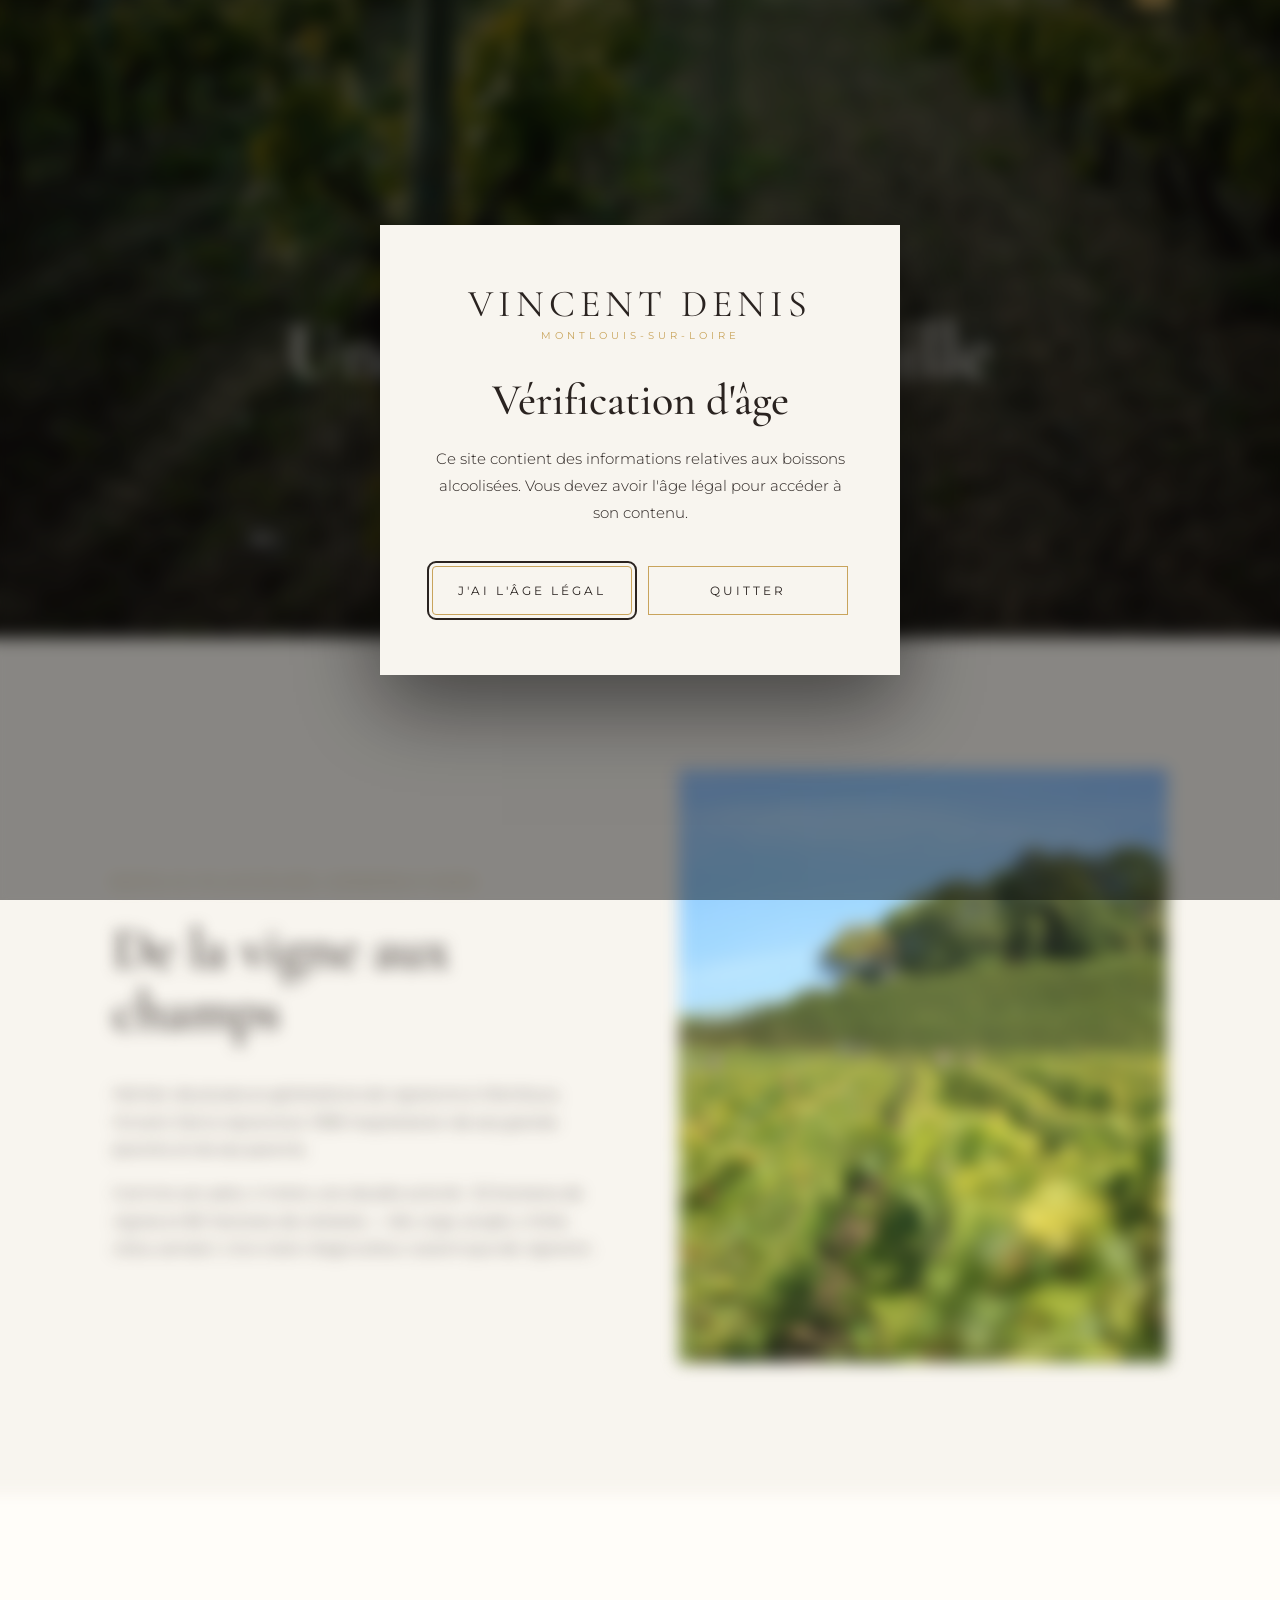
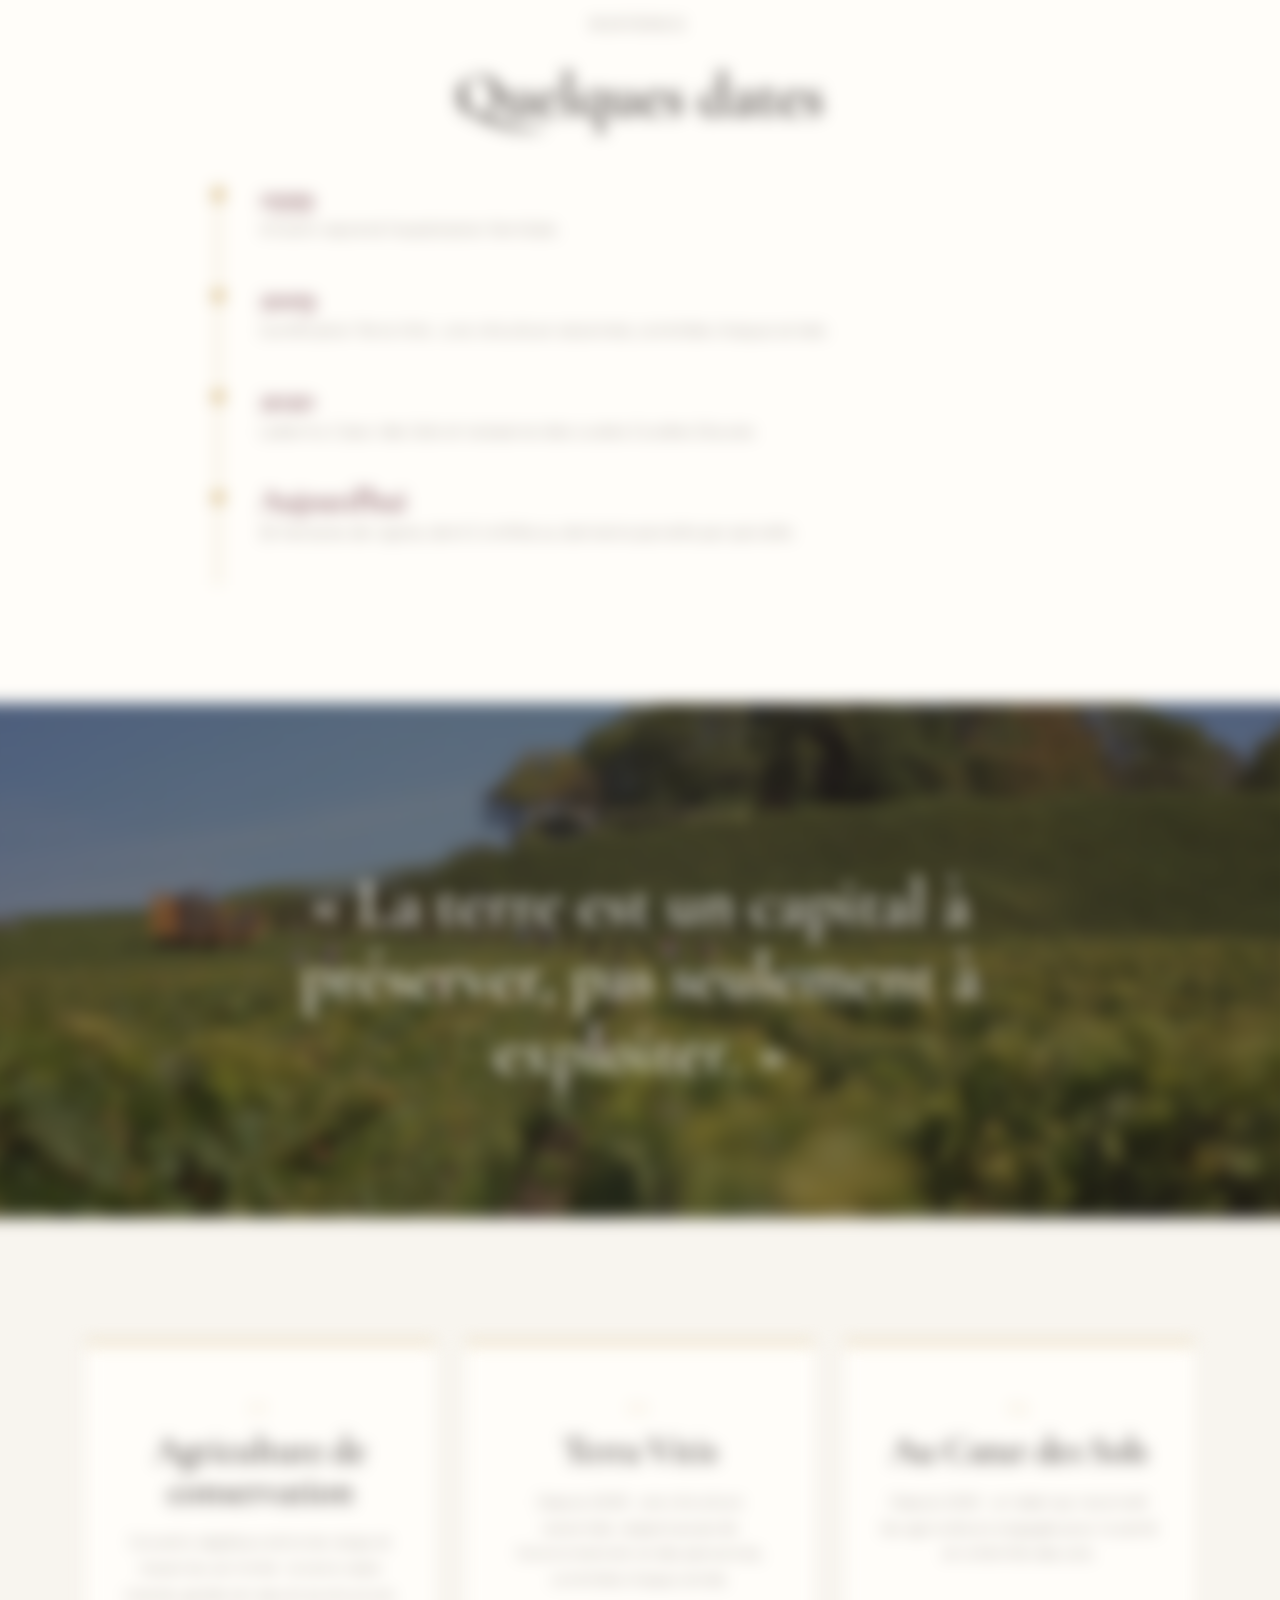
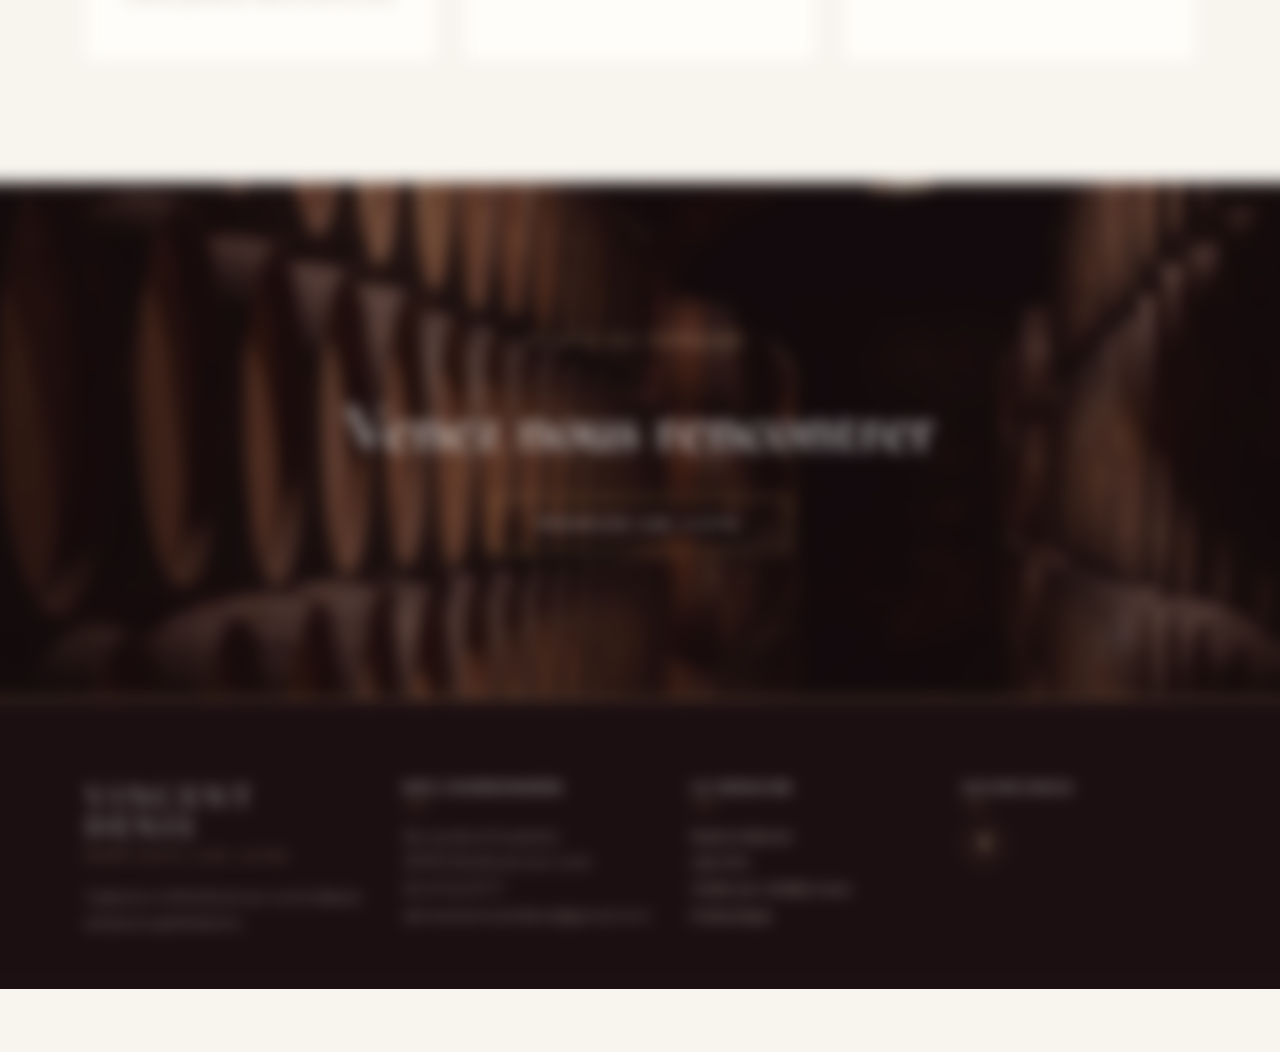
==== maquette/domaine.html @ 494811a8 "Refait la maquette Vincent Denis dans le style des sites Champagne et Paris Père & Fils Quatre pages" ====
<!DOCTYPE html>
<html lang="fr">
<head>
<meta charset="UTF-8">
<meta name="viewport" content="width=device-width, initial-scale=1.0">
<title>Le domaine – Domaine Vincent Denis</title>
<meta name="description" content="L'histoire du Domaine Vincent Denis à Montlouis-sur-Loire et son engagement en agriculture de conservation.">
<meta name="robots" content="noindex, nofollow">
<link rel="preconnect" href="https://fonts.googleapis.com">
<link rel="preconnect" href="https://fonts.gstatic.com" crossorigin>
<link rel="stylesheet" href="https://fonts.googleapis.com/css2?family=Cormorant+Garamond:ital,wght@0,400;0,500;0,600;1,400;1,500&family=Montserrat:wght@300;400;500;600&display=swap">
<link rel="preload" as="image" href="assets/images/terroir.webp">
<link rel="stylesheet" href="assets/css/style.css">
</head>
<body class="age-lock">

<a class="skip" href="#contenu">Aller au contenu</a>

    <!-- VERIFICATION AGE -->
    <div class="age-overlay" id="agePopup" role="dialog" aria-modal="true" aria-labelledby="ageVerifTitle">
        <div class="age-modal">
            <div class="age-logo">VINCENT DENIS<span>Montlouis-sur-Loire</span></div>
            <h2 id="ageVerifTitle"><span data-en="Age verification">Vérification d'âge</span></h2>
            <p><span data-en="This website contains information about alcoholic beverages. You must be of legal drinking age to enter.">Ce site contient des informations relatives aux boissons alcoolisées. Vous devez avoir l'âge légal pour accéder à son contenu.</span></p>
            <div class="age-buttons">
                <button type="button" id="yesAge"><span data-en="I am of legal age">J'ai l'âge légal</span></button>
                <button type="button" id="noAge"><span data-en="Leave">Quitter</span></button>
            </div>
        </div>
    </div>

    <div id="site-content">

        <!-- LOADER -->
        <div class="loader" aria-hidden="true">
            <div class="loader-logo">VINCENT DENIS<span>Montlouis-sur-Loire</span></div>
        </div>

        <!-- HEADER -->
        <header class="header">
            <a href="index.html" class="logo" aria-label="Domaine Vincent Denis, accueil">VINCENT DENIS<span>Montlouis-sur-Loire</span></a>

            <button class="nav-toggle" id="navToggle" aria-label="Menu" aria-expanded="false" aria-controls="mainNav">
                <span></span><span></span><span></span>
            </button>

            <nav id="mainNav" aria-label="Navigation principale">
                <ul><li><a href="domaine.html" aria-current="page"><span data-en="The estate">Le domaine</span></a></li><li><a href="vins.html"><span data-en="Our wines">Les vins</span></a></li><li><a href="contact.html"><span data-en="Visit &amp;amp; contact">Visite &amp; contact</span></a></li></ul>
                <a class="nav-shop" href="https://domaine-vincent-denis.plugwine.com" target="_blank" rel="noopener"><span data-en="Online shop">E-boutique</span></a>
                <div class="lang-switch" role="group" aria-label="Langue">
                    <button type="button" data-lang="fr" aria-pressed="true">FR</button>
                    <button type="button" data-lang="en" aria-pressed="false">EN</button>
                </div>
            </nav>
        </header>

        <main id="contenu">

            <section class="page-hero hero-domaine">
                <div class="page-overlay"></div>
                <div class="page-title">
                    <p class="subtitle" data-en="The estate">Le domaine</p>
                    <h1 data-en="A family story">Une histoire de famille</h1>
                </div>
            </section>

            <section class="split">
                <div>
                    <p class="subtitle" data-en="For several generations">Depuis plusieurs générations</p>
                    <h2 data-en="From vines to fields">De la vigne aux champs</h2>
                    <p data-en="Heir to several generations of Montlouis winegrowers, Vincent Denis took over his grandparents&#x27; and parents&#x27; estate in 1999.">Héritier de plusieurs générations de vignerons à Montlouis, Vincent Denis reprend en 1999 l'exploitation de ses grands-parents et de ses parents.</p>
                    <p data-en="Like his father, he runs two farms in one: 32 hectares of vines and 80 hectares of cereals — wheat, barley, sorghum, millet, rapeseed, buckwheat. A farmer&#x27;s outlook as much as a winemaker&#x27;s.">Comme son père, il mène une double activité : 32 hectares de vignes et 80 hectares de céréales — blé, orge, sorgho, millet, colza, sarrasin. Une vision d'agriculteur autant que de vigneron.</p>
                </div>
                <div class="split-image">
                    <img src="assets/images/vigne-travail.webp" alt="Travail de la vigne" loading="lazy" decoding="async">
                </div>
            </section>

            <section class="timeline">
                <div class="section-head">
                    <p class="subtitle" data-en="Milestones">Repères</p>
                    <h2 data-en="Key dates">Quelques dates</h2>
                </div>
                <ol>
                    <li><strong>1999</strong><p data-en="Vincent takes over the family estate.">Vincent reprend l'exploitation familiale.</p></li>
                    <li><strong>2009</strong><p data-en="Terra Vitis certification: sustainable viticulture, audited every year.">Certification Terra Vitis : une viticulture raisonnée, contrôlée chaque année.</p></li>
                    <li><strong>2020</strong><p data-en="Au Cœur des Sols label and the first Coulées Douces wines.">Label Au Cœur des Sols et naissance des cuvées Coulées Douces.</p></li>
                    <li><strong><span data-en="Today">Aujourd'hui</span></strong><p data-en="32 hectares of vines, 5 of them vinified at the estate plot by plot.">32 hectares de vignes, dont 5 vinifiés au domaine parcelle par parcelle.</p></li>
                </ol>
            </section>

            <section class="band band-vigne">
                <div>
                    <p class="subtitle" data-en="Our philosophy">Notre philosophie</p>
                    <h2 data-en="“The soil is a heritage to preserve, not just to farm.”">« La terre est un capital à préserver, pas seulement à exploiter. »</h2>
                </div>
            </section>

            <section class="engagements" id="engagements">
                <article class="engagement">
                    <span class="num">01</span>
                    <h3 data-en="Conservation agriculture">Agriculture de conservation</h3>
                    <p data-en="Cover crops between rows and minimal tillage: the soil stays alive and keeps its water and structure.">Couverts végétaux entre les rangs et travail du sol limité : la terre reste vivante, garde son eau et sa structure.</p>
                </article>
                <article class="engagement">
                    <span class="num">02</span>
                    <h3 data-en="Terra Vitis">Terra Vitis</h3>
                    <p data-en="Since 2009: sustainable viticulture that respects people and the environment, audited every year.">Depuis 2009 : une viticulture raisonnée, respectueuse de l'environnement et des personnes, contrôlée chaque année.</p>
                </article>
                <article class="engagement">
                    <span class="num">03</span>
                    <h3 data-en="Au Cœur des Sols">Au Cœur des Sols</h3>
                    <p data-en="Since 2020: a label recognising farmers committed to soil health and fertility.">Depuis 2020 : un label qui reconnaît les agriculteurs engagés pour la santé et la fertilité des sols.</p>
                </article>
            </section>

            <section class="band band-cave">
                <div>
                    <p class="subtitle" data-en="Visit the estate">Visite du domaine</p>
                    <h2 data-en="Come and meet us">Venez nous rencontrer</h2>
                    <a href="contact.html" class="button"><span data-en="Book a visit">Réserver une visite</span></a>
                </div>
            </section>

        </main>

        <footer>
            <div class="footer-grid">
                <div>
                    <div class="footer-logo">VINCENT DENIS<span>Montlouis-sur-Loire</span></div>
                    <p style="margin-top:22px"><span data-en="Winegrowers in Montlouis-sur-Loire for several generations.">Vigneron à Montlouis-sur-Loire depuis plusieurs générations.</span></p>
                </div>
                <div>
                    <h3><span data-en="Contact details">Nos coordonnées</span></h3>
                    <p>56 rue de la Pousterie<br>37270 Montlouis-sur-Loire<br>
                    <a href="tel:+33247450717">02 47 45 07 17</a><br>
                    <a href="mailto:domainevincentdenis@gmail.com">domainevincentdenis@gmail.com</a></p>
                </div>
                <div>
                    <h3><span data-en="The estate">Le domaine</span></h3>
                    <ul>
                        <li><a href="domaine.html"><span data-en="Our story">Notre histoire</span></a></li>
                        <li><a href="vins.html"><span data-en="Our wines">Les vins</span></a></li>
                        <li><a href="contact.html"><span data-en="Visits by appointment">Visite sur rendez-vous</span></a></li>
                        <li><a href="https://domaine-vincent-denis.plugwine.com" target="_blank" rel="noopener"><span data-en="Online shop">E-boutique</span></a></li>
                    </ul>
                </div>
                <div>
                    <h3><span data-en="Follow us">Suivez-nous</span></h3>
                    <a class="social" href="https://www.facebook.com/p/Domaine-Vincent-Denis-100063820932857/" target="_blank" rel="noopener" aria-label="Facebook"><svg viewBox="0 0 320 512" width="15" height="15" fill="currentColor" aria-hidden="true"><path d="M279.14 288l14.22-92.66h-88.91v-60.13c0-25.35 12.42-50.06 52.24-50.06h40.42V6.26S260.43 0 225.36 0c-73.22 0-121.08 44.38-121.08 124.72v70.62H22.89V288h81.39v224h100.17V288z"/></svg></a>
                </div>
            </div>
            <div class="footer-bottom">
                <p>© <span class="year">2026</span> Domaine Vincent Denis · <a href="#"><span data-en="Legal notice">Mentions légales</span></a> · <a href="#"><span data-en="Privacy">Confidentialité</span></a></p>
                <p><span data-en="Alcohol abuse is dangerous for your health — please drink responsibly.">L'abus d'alcool est dangereux pour la santé, à consommer avec modération.</span></p>
            </div>
        </footer>

        <div class="mockup-badge" role="note"><span data-en="Mock-up · Raphaël Proudhon · placeholder photos">Maquette · Raphaël Proudhon · photos provisoires</span></div>

    </div>

    <script src="assets/js/script.js" defer></script>

</body>
</html>
---- maquette/assets/css/style.css ----
/* =====================
   VARIABLES GLOBALES
   Même système que les sites Champagne et Paris Père & Fils :
   Cormorant Garamond + Montserrat, crème / or, une couleur profonde propre au domaine.
===================== */

:root {
    --font-serif: 'Cormorant Garamond', Georgia, serif;
    --font-sans: 'Montserrat', -apple-system, 'Segoe UI', Roboto, Arial, sans-serif;

    --color-text: #2a2320;
    --color-muted: #7a6f66;
    --color-bg: #f8f5ef;
    --color-paper: #fffdf9;
    --color-line: #e8dfcf;
    --color-gold: #c9a45c;
    --color-gold-light: #e0c48e;
    --color-wine: #5a1f2b;       /* lie-de-vin : la couleur du domaine */
    --color-dark: #1c0f12;

    --header-height: 110px;
    --header-height-scrolled: 82px;

    --transition-fast: .4s ease;
    --transition-slow: .8s ease;
}


/* =====================
   RESET
===================== */

* { margin: 0; padding: 0; box-sizing: border-box; }

html { scroll-behavior: smooth; overflow-x: hidden; }

body {
    font-family: var(--font-sans);
    color: var(--color-text);
    background: var(--color-bg);
    overflow-x: hidden;
    -webkit-font-smoothing: antialiased;
}

h1, h2, h3 { font-family: var(--font-serif); font-weight: 500; line-height: 1.1; }

p { line-height: 1.8; font-size: 15px; font-weight: 300; }

a { text-decoration: none; color: inherit; }

img { display: block; max-width: 100%; }

::selection { background: var(--color-gold); color: var(--color-dark); }


/* =====================
   ACCESSIBILITÉ
===================== */

.skip {
    position: absolute; left: 16px; top: -60px; z-index: 100000;
    background: var(--color-dark); color: #fff; padding: 11px 18px; border-radius: 0 0 10px 10px;
    font: 600 14px/1.2 system-ui, sans-serif; transition: top .15s ease;
}
.skip:focus { top: 0; }

a:focus-visible, button:focus-visible, input:focus-visible, textarea:focus-visible {
    outline: 2px solid currentColor; outline-offset: 3px; border-radius: 4px;
}

@media (prefers-reduced-motion: reduce) {
    *, *::before, *::after {
        animation-duration: .01ms !important; animation-iteration-count: 1 !important;
        transition-duration: .01ms !important; scroll-behavior: auto !important;
    }
}


/* =====================
   LOGO
===================== */

.logo, .footer-logo, .loader-logo, .age-logo {
    font-family: var(--font-serif);
    letter-spacing: 5px;
    text-align: center;
    line-height: 1;
}

.logo span, .footer-logo span, .loader-logo span, .age-logo span {
    display: block;
    font-family: var(--font-sans);
    font-size: 10px;
    letter-spacing: 4px;
    text-transform: uppercase;
    margin-top: 8px;
    color: var(--color-gold-light);
}


/* =====================
   HEADER
===================== */

.header {
    position: fixed; top: 0; left: 0; width: 100%;
    height: var(--header-height);
    display: flex; align-items: center; justify-content: space-between; gap: 30px;
    padding: 0 6%;
    z-index: 100;
    color: #fff;
    background: linear-gradient(rgba(0,0,0,.35), transparent);
    transition: background var(--transition-fast), height var(--transition-fast), backdrop-filter var(--transition-fast);
}

/* filet doré qui se déploie sous la barre au défilement (comme sur Paris Père & Fils) */
.header::after {
    content: ""; position: absolute; left: 0; right: 0; bottom: 0; height: 1px;
    background: linear-gradient(90deg, transparent, var(--color-gold), transparent);
    transform: scaleX(0); transition: transform .6s ease;
}

.header.scrolled {
    height: var(--header-height-scrolled);
    background: rgba(28, 15, 18, .9);
    backdrop-filter: blur(10px);
}
.header.scrolled::after { transform: scaleX(1); }

.logo { font-size: clamp(22px, 2.6vw, 30px); transition: opacity .4s ease; }
.logo:hover { opacity: .75; }

nav { display: flex; align-items: center; gap: 40px; }

nav ul { display: flex; list-style: none; gap: 38px; }

nav a {
    font-size: 12px;
    letter-spacing: 2px;
    text-transform: uppercase;
    position: relative;
    font-weight: 500;
}

nav ul a::after {
    content: ""; position: absolute; bottom: -10px; left: 0;
    width: 0; height: 1px; background: var(--color-gold);
    transition: width var(--transition-fast);
}
nav ul a:hover::after, nav ul a[aria-current="page"]::after { width: 100%; }

.nav-shop {
    border: 1px solid var(--color-gold);
    padding: 10px 18px;
    transition: background var(--transition-fast), color var(--transition-fast);
}
.nav-shop:hover { background: var(--color-gold); color: var(--color-dark); }

/* sélecteur de langue (comme sur Paris Père & Fils) */
.lang-switch { display: flex; gap: 6px; }
.lang-switch button {
    font: 600 10px/1 var(--font-sans); letter-spacing: 1.5px;
    color: #fff; background: transparent; cursor: pointer;
    border: 1px solid rgba(255,255,255,.35); border-radius: 999px; padding: 7px 10px;
    transition: background var(--transition-fast), border-color var(--transition-fast), color var(--transition-fast);
}
.lang-switch button[aria-pressed="true"] { background: var(--color-gold); border-color: var(--color-gold); color: var(--color-dark); }


/* =====================
   MENU MOBILE (hamburger)
===================== */

.nav-toggle {
    display: none; position: relative; z-index: 120;
    flex-direction: column; justify-content: center; align-items: center; gap: 6px;
    width: 34px; height: 34px; padding: 0;
    background: none; border: none; cursor: pointer;
    -webkit-tap-highlight-color: transparent;
}
.nav-toggle span {
    display: block; width: 26px; height: 2px; background: #fff; border-radius: 2px;
    transition: transform var(--transition-fast), opacity var(--transition-fast);
}


/* =====================
   HERO
===================== */

.hero {
    height: 100vh; min-height: 560px;
    background: url("../images/vignoble.webp") center/cover no-repeat;
    position: relative;
    display: flex; align-items: center; justify-content: center;
    text-align: center;
    will-change: background-position;
}

.hero-overlay, .page-overlay {
    position: absolute; inset: 0;
    background: linear-gradient(rgba(28,15,18,.35), rgba(28,15,18,.6));
}

.hero-content { position: relative; color: #fff; z-index: 2; padding: 0 20px; }

.subtitle {
    text-transform: uppercase;
    letter-spacing: 5px;
    font-size: 12px;
    font-weight: 500;
    margin-bottom: 25px;
    color: var(--color-gold);
}
.hero .subtitle, .band .subtitle, .page-hero .subtitle { color: var(--color-gold-light); }

.hero h1 {
    font-size: clamp(42px, 7vw, 90px);
    line-height: 1.05;
    letter-spacing: 2px;
    margin-bottom: 45px;
}
.hero h1 em { font-style: italic; color: var(--color-gold-light); }

.scroll-cue {
    position: absolute; bottom: 34px; left: 50%; width: 1px; height: 54px;
    background: linear-gradient(var(--color-gold), transparent);
    animation: cue 2.2s ease-in-out infinite;
}
@keyframes cue { 0%, 100% { opacity: .3; transform: translateY(-6px); } 50% { opacity: 1; transform: none; } }

.button {
    display: inline-block;
    padding: 18px 45px;
    border: 1px solid var(--color-gold);
    color: #fff;
    letter-spacing: 3px;
    text-transform: uppercase;
    font-size: 12px;
    font-weight: 500;
    background: none;
    cursor: pointer;
    font-family: var(--font-sans);
    transition: background var(--transition-fast), color var(--transition-fast);
}
.button:hover { background: var(--color-gold); color: var(--color-dark); }

.button-dark { color: var(--color-text); }
.button-dark:hover { color: var(--color-dark); }

.link-more { display: inline-block; margin-top: 30px; letter-spacing: 2px; font-size: 13px; font-weight: 500; color: var(--color-wine); }


/* =====================
   SECTIONS GÉNÉRIQUES
===================== */

.split {
    padding: clamp(70px, 10vw, 140px) 10%;
    display: grid;
    grid-template-columns: 1fr 1fr;
    gap: clamp(40px, 6vw, 100px);
    align-items: center;
}
.split h2 { font-size: clamp(32px, 5vw, 55px); margin-bottom: 35px; }
.split p + p { margin-top: 1em; }
.split-image img { width: 100%; height: clamp(300px, 45vw, 640px); object-fit: cover; }
.split.reverse .split-image { order: -1; }

/* bandeau photo plein écran */
.band {
    min-height: 500px;
    padding: 80px 24px;
    background-position: center; background-size: cover;
    display: flex; align-items: center; justify-content: center;
    text-align: center; color: #fff;
}
.band > div { max-width: 760px; }
.band h2 { font-size: clamp(38px, 6vw, 65px); margin-bottom: 30px; }
.band p { margin-bottom: 40px; }
.band-sol { background-image: linear-gradient(rgba(28,15,18,.55), rgba(28,15,18,.55)), url("../images/sol.webp"); }
.band-cave { background-image: linear-gradient(rgba(28,15,18,.6), rgba(28,15,18,.6)), url("../images/cave.webp"); }
.band-vigne { background-image: linear-gradient(rgba(28,15,18,.55), rgba(28,15,18,.55)), url("../images/vigne-travail.webp"); }

.section-head { text-align: center; max-width: 760px; margin: 0 auto; }
.section-head h2 { font-size: clamp(36px, 6vw, 60px); margin-bottom: 25px; }
.section-head p { color: var(--color-muted); }


/* =====================
   CHIFFRES (comme sur Paris Père & Fils)
===================== */

.stats {
    background: var(--color-wine);
    color: #fff;
    display: grid; grid-template-columns: repeat(4, 1fr);
    padding: clamp(50px, 7vw, 80px) 8%;
    text-align: center;
}
.stats div { padding: 10px 20px; border-right: 1px solid rgba(224,196,142,.25); }
.stats div:last-child { border-right: 0; }
.stats strong {
    display: block; font-family: var(--font-serif); font-weight: 500;
    font-size: clamp(42px, 5vw, 62px); line-height: 1; color: var(--color-gold-light);
}
.stats span { display: block; margin-top: 12px; font-size: 11px; letter-spacing: 2.5px; text-transform: uppercase; opacity: .85; }


/* =====================
   CUVÉES
===================== */

.cuvees { padding: clamp(70px, 10vw, 140px) 8%; }

.filters { display: flex; justify-content: center; flex-wrap: wrap; gap: 10px; margin: 45px 0 0; }
.filter {
    font: 500 11px/1 var(--font-sans); letter-spacing: 2px; text-transform: uppercase;
    padding: 12px 20px; cursor: pointer;
    background: none; border: 1px solid var(--color-line); color: var(--color-text);
    transition: background var(--transition-fast), border-color var(--transition-fast), color var(--transition-fast);
}
.filter:hover { border-color: var(--color-gold); }
.filter.is-active { background: var(--color-dark); border-color: var(--color-dark); color: #fff; }

.cards {
    display: grid; grid-template-columns: repeat(4, 1fr); gap: 30px;
    margin-top: 60px;
}
.cards.cards-3 { grid-template-columns: repeat(3, 1fr); }

.card {
    background: var(--color-paper);
    padding-bottom: 36px;
    text-align: center;
    display: flex; flex-direction: column;
    transition: transform var(--transition-fast), box-shadow var(--transition-fast);
}
.card:hover { transform: translateY(-12px); box-shadow: 0 30px 60px -35px rgba(28,15,18,.45); }
.card[hidden] { display: none; }
.card h3 { font-size: 32px; margin: 26px 0 6px; }
.card p { padding: 0 24px; color: var(--color-muted); font-size: 14px; }
.card .tag {
    display: inline-block; margin: 6px 0 14px;
    font-size: 10.5px; letter-spacing: 2px; text-transform: uppercase; color: var(--color-gold); font-weight: 500;
}
.card .link-more { margin-top: auto; padding-top: 22px; font-size: 12px; text-transform: uppercase; }

/* bouteilles dessinées en CSS en attendant les packshots du domaine */
.bottle {
    height: 340px;
    background: radial-gradient(ellipse at 50% 100%, #efe5d3 0%, #f6f0e5 55%, var(--color-paper) 100%);
    display: flex; align-items: flex-end; justify-content: center; padding-bottom: 34px;
    position: relative;
}
.bottle i {
    position: relative; width: 66px; height: 196px; border-radius: 26px 26px 8px 8px;
    background: linear-gradient(90deg, #26301e, #46553a 42%, #2a3421);
    box-shadow: 0 18px 24px -14px rgba(0,0,0,.45);
}
.bottle i::before {
    content: ""; position: absolute; left: 50%; top: -62px; transform: translateX(-50%);
    width: 24px; height: 74px; border-radius: 5px 5px 0 0;
    background: linear-gradient(180deg, var(--cap) 0 30px, #303b26 30px);
}
.bottle i::after {
    content: "COULÉES DOUCES"; position: absolute; left: 7px; right: 7px; top: 76px; height: 70px;
    background: var(--label); border-top: 3px solid var(--cap);
    font: 600 6px/1.3 var(--font-sans); letter-spacing: 1px; color: var(--color-wine);
    display: flex; align-items: center; justify-content: center; text-align: center; padding: 0 4px;
}
.bottle-bulles i::before { background: linear-gradient(180deg, var(--cap) 0 44px, #303b26 44px); }

.note { text-align: center; color: var(--color-muted); font-size: 14px; margin-top: 50px; }
.note a { color: var(--color-wine); border-bottom: 1px solid var(--color-gold); }


/* =====================
   BANDEAU BOUTIQUE
===================== */

.shop {
    background: var(--color-dark); color: #fff;
    padding: clamp(60px, 8vw, 100px) 10%;
    display: grid; grid-template-columns: 1.4fr 1fr; gap: 40px; align-items: center;
}
.shop h2 { font-size: clamp(32px, 4.5vw, 50px); margin-bottom: 18px; }
.shop p { opacity: .8; }
.shop .shop-cta { text-align: right; }


/* =====================
   ENGAGEMENTS (cartes texte)
===================== */

.engagements { padding: clamp(60px, 10vw, 120px) 8%; display: grid; grid-template-columns: repeat(3, 1fr); gap: 30px; }
.engagement {
    background: var(--color-paper); padding: 50px 35px; text-align: center;
    border-top: 2px solid var(--color-gold);
}
.engagement .num { font-family: var(--font-serif); font-size: 15px; letter-spacing: 3px; color: var(--color-gold); }
.engagement h3 { font-size: clamp(28px, 3.4vw, 36px); margin: 14px 0 18px; }
.engagement p { color: var(--color-muted); font-size: 14px; }


/* =====================
   PAGES INTÉRIEURES
===================== */

.page-hero {
    min-height: min(78vh, 680px);
    padding: 140px 20px 60px;
    background-position: center; background-size: cover;
    will-change: background-position;
    display: flex; align-items: center; justify-content: center;
    text-align: center; position: relative; color: #fff;
}
.page-title { position: relative; z-index: 2; }
.page-title h1 { font-size: clamp(42px, 6vw, 80px); }
.hero-domaine { background-image: url("../images/terroir.webp"); }
.hero-vins { background-image: url("../images/parcelle.webp"); }
.hero-contact { background-image: url("../images/contact-hero.webp"); }

.timeline { padding: clamp(60px, 9vw, 120px) 10%; background: var(--color-paper); }
.timeline ol { list-style: none; max-width: 820px; margin: 50px auto 0; border-left: 1px solid var(--color-gold); }
.timeline li { position: relative; padding: 0 0 38px 40px; }
.timeline li::before {
    content: ""; position: absolute; left: -6px; top: 8px; width: 11px; height: 11px;
    border-radius: 50%; background: var(--color-gold);
}
.timeline strong { font-family: var(--font-serif); font-weight: 500; font-size: 30px; color: var(--color-wine); display: block; line-height: 1.1; }
.timeline p { color: var(--color-muted); }


/* =====================
   CONTACT / VISITE
===================== */

.contact-section {
    padding: clamp(70px, 10vw, 140px) 10%;
    display: grid; grid-template-columns: 1fr 1fr; gap: clamp(40px, 6vw, 100px); align-items: start;
}
.contact-info h2 { font-size: clamp(32px, 5vw, 50px); margin-bottom: 25px; }
.contact-details { list-style: none; margin-top: 35px; }
.contact-details li { padding: 14px 0; border-bottom: 1px solid var(--color-line); font-size: 15px; font-weight: 300; }
.contact-details strong { display: block; font-family: var(--font-serif); font-weight: 500; font-size: 19px; letter-spacing: 1px; margin-bottom: 4px; }
.contact-details a { color: var(--color-wine); }

.contact-form { display: flex; flex-direction: column; gap: 20px; }
.form-row { display: grid; grid-template-columns: 1fr 1fr; gap: 20px; }
.contact-form label { display: block; font-size: 11px; letter-spacing: 2px; text-transform: uppercase; margin-bottom: 8px; font-weight: 500; }
.contact-form input, .contact-form select, .contact-form textarea {
    width: 100%; padding: 14px 16px;
    border: 1px solid rgba(0,0,0,.18); background: #fff;
    font-family: var(--font-sans); font-size: 14px; color: var(--color-text);
}
.contact-form input:focus, .contact-form select:focus, .contact-form textarea:focus { outline: none; border-color: var(--color-gold); }
.contact-form textarea { resize: vertical; min-height: 140px; }
.contact-form .button { align-self: flex-start; background: var(--color-dark); border-color: var(--color-dark); }
.contact-form .button:hover { background: var(--color-gold); border-color: var(--color-gold); }
.form-ok { font-size: 14px; color: var(--color-wine); }

.map {
    min-height: 380px; position: relative;
    background: linear-gradient(rgba(28,15,18,.5), rgba(28,15,18,.5)), url("../images/paysage-vigne.webp") center/cover;
    display: flex; align-items: center; justify-content: center; text-align: center; color: #fff; padding: 40px 20px;
}
.map p { margin: 10px 0 30px; }


/* =====================
   FOOTER (colonnes comme Paris Père & Fils)
===================== */

footer { background: var(--color-dark); color: #d9cfc4; border-top: 1px solid var(--color-gold); }

.footer-grid {
    padding: clamp(50px, 7vw, 80px) 8% 40px;
    display: grid; grid-template-columns: 1.2fr 1fr 1fr 1fr; gap: 40px;
}
.footer-logo { font-size: 30px; color: #fff; text-align: left; }
.footer-grid h3 { font-family: var(--font-sans); font-size: 11px; letter-spacing: 2.5px; text-transform: uppercase; font-weight: 600; color: #fff; margin-bottom: 18px; }
.footer-grid h3::after { content: ""; display: block; width: 24px; height: 1px; background: var(--color-gold); margin-top: 10px; }
.footer-grid p, .footer-grid li { font-size: 13.5px; line-height: 1.9; }
.footer-grid ul { list-style: none; }
.footer-grid a:hover { color: var(--color-gold-light); }
.social {
    display: inline-flex; width: 40px; height: 40px; align-items: center; justify-content: center;
    border: 1px solid rgba(201,164,92,.5); border-radius: 50%; color: var(--color-gold-light);
}
.footer-bottom {
    border-top: 1px solid rgba(255,255,255,.08);
    padding: 22px 8%; display: flex; justify-content: space-between; gap: 20px; flex-wrap: wrap;
    font-size: 12px; opacity: .7;
}


/* =====================
   BADGE MAQUETTE
===================== */

.mockup-badge {
    position: fixed; left: 16px; bottom: 16px; z-index: 90;
    background: rgba(28,15,18,.88); color: #f1e7d8; backdrop-filter: blur(6px);
    font-size: 11px; letter-spacing: .5px; padding: 9px 14px; border-radius: 999px;
    border: 1px solid rgba(201,164,92,.4);
}


/* =====================
   ANIMATIONS JAVASCRIPT
===================== */

.hidden { opacity: 0; transform: translateY(40px); transition: opacity 1s ease, transform 1s ease; }
.visible { opacity: 1; transform: translateY(0); }


/* =====================
   LOADER
===================== */

.loader {
    position: fixed; inset: 0; background: var(--color-dark);
    display: flex; align-items: center; justify-content: center;
    z-index: 9999;
}
.loader-logo { color: #fff; font-size: 45px; letter-spacing: 8px; opacity: 0; animation: logoAppear 1.5s ease forwards; }
.loader-logo span { font-size: 11px; letter-spacing: 5px; margin-top: 15px; color: var(--color-gold); }
.loader-logo::after {
    content: ""; display: block; width: 0; height: 1px; background: var(--color-gold);
    margin: 25px auto 0; animation: lineGrow 1.5s ease forwards; animation-delay: .5s;
}
@keyframes logoAppear { from { opacity: 0; transform: translateY(20px); } to { opacity: 1; transform: none; } }
@keyframes lineGrow { from { width: 0; } to { width: 120px; } }
@keyframes loaderHide { from { opacity: 1; visibility: visible; } to { opacity: 0; visibility: hidden; } }
.loader.hide { animation: loaderHide .8s ease forwards; pointer-events: none; }


/* =====================
   VÉRIFICATION D'ÂGE
===================== */

#site-content { transition: .6s ease; }
body.age-lock { overflow: hidden; }
body.age-lock #site-content { filter: blur(8px); transform: scale(1.03); pointer-events: none; user-select: none; }

.age-overlay {
    position: fixed; inset: 0; background: rgba(0,0,0,.45); backdrop-filter: blur(3px);
    display: flex; justify-content: center; align-items: center; z-index: 99999;
    transition: opacity .5s ease, visibility .5s ease;
}
.age-overlay.hide { opacity: 0; visibility: hidden; pointer-events: none; }
.age-modal {
    width: min(90%, 520px); background: var(--color-bg);
    padding: clamp(36px, 8vw, 60px) clamp(24px, 7vw, 50px);
    text-align: center; box-shadow: 0 30px 80px rgba(0,0,0,.5);
    animation: logoAppear .8s ease;
}
.age-logo { font-size: clamp(26px, 7vw, 38px); color: var(--color-text); }
.age-logo span { color: var(--color-gold); }
.age-modal h2 { font-size: clamp(30px, 8vw, 44px); margin: 35px 0 20px; }
.age-buttons { display: flex; justify-content: center; gap: 16px; margin-top: 40px; }
.age-buttons button {
    flex: 1; max-width: 200px; padding: 16px 20px;
    border: 1px solid var(--color-gold); background: none; color: var(--color-text);
    font-family: var(--font-sans); white-space: nowrap; cursor: pointer;
    font-size: 12px; letter-spacing: 3px; text-transform: uppercase; transition: .4s;
}
.age-buttons button:hover { background: var(--color-gold); color: #fff; }


/* =====================
   RESPONSIVE
===================== */

@media (max-width: 1100px) {
    .cards { grid-template-columns: repeat(2, 1fr); }
    .footer-grid { grid-template-columns: 1fr 1fr; }
}

@media (max-width: 900px) {
    .header { padding: 0 24px; }
    .nav-toggle { display: flex; }

    /* panneau de navigation coulissant depuis la droite */
    nav {
        position: fixed; top: 0; right: 0; bottom: 0;
        width: min(80%, 330px);
        background: rgba(28, 15, 18, .97); backdrop-filter: blur(10px);
        padding: 130px 40px 40px; z-index: 99;
        flex-direction: column; align-items: flex-start; gap: 40px;
        transform: translateX(100%); transition: transform .45s ease;
    }
    body.nav-open nav { transform: translateX(0); }
    body.nav-open { overflow: hidden; }
    nav ul { flex-direction: column; gap: 30px; }
    nav a { font-size: 15px; }

    body.nav-open .nav-toggle span:nth-child(1) { transform: translateY(8px) rotate(45deg); }
    body.nav-open .nav-toggle span:nth-child(2) { opacity: 0; }
    body.nav-open .nav-toggle span:nth-child(3) { transform: translateY(-8px) rotate(-45deg); }

    .split, .contact-section, .shop { grid-template-columns: 1fr; }
    .split.reverse .split-image { order: 0; }
    .shop .shop-cta { text-align: left; }
    .engagements, .cards.cards-3 { grid-template-columns: 1fr; }
    .stats { grid-template-columns: repeat(2, 1fr); row-gap: 30px; }
    .stats div:nth-child(2) { border-right: 0; }
    .form-row { grid-template-columns: 1fr; }
}

@media (max-width: 600px) {
    .cards { grid-template-columns: 1fr; }
    .footer-grid { grid-template-columns: 1fr; }
    .button { padding: 15px 32px; }
    .hero h1 { margin-bottom: 35px; }
    .loader-logo { font-size: 32px; }
    .mockup-badge { font-size: 10px; }
}
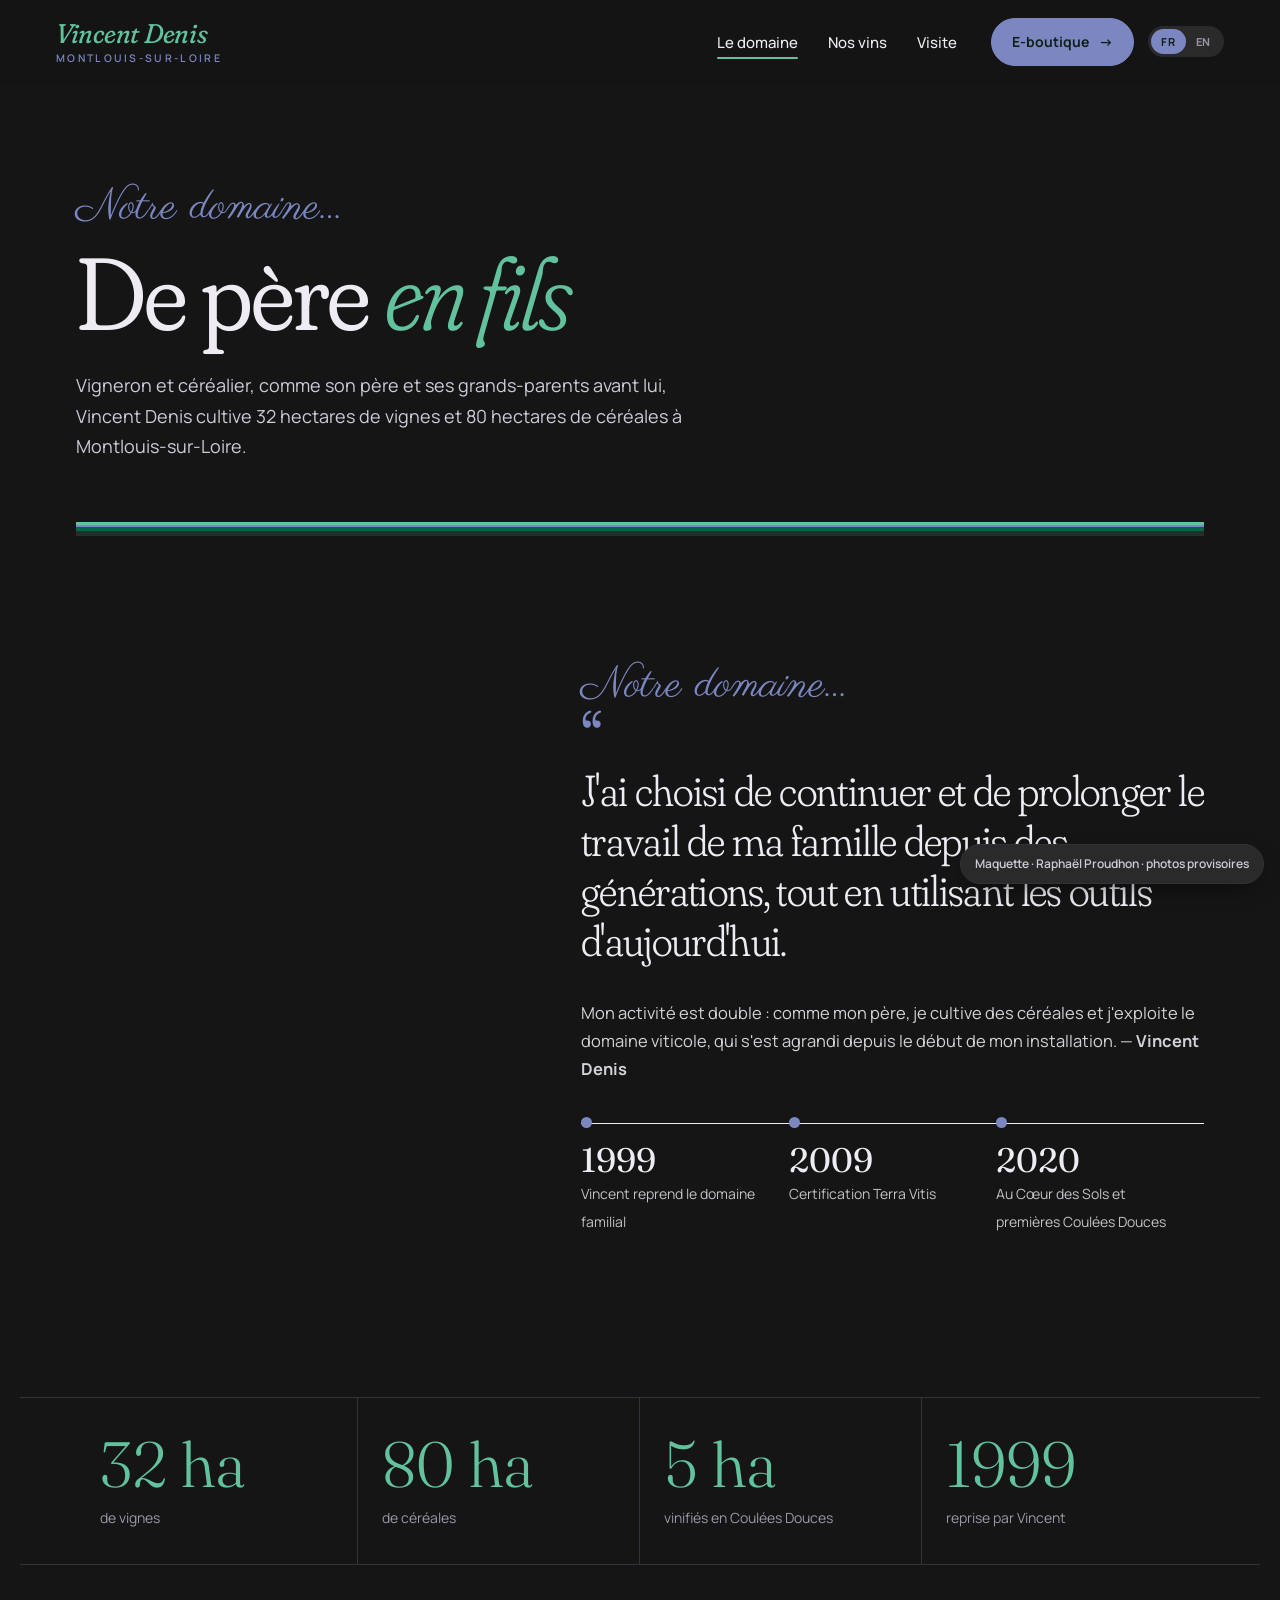
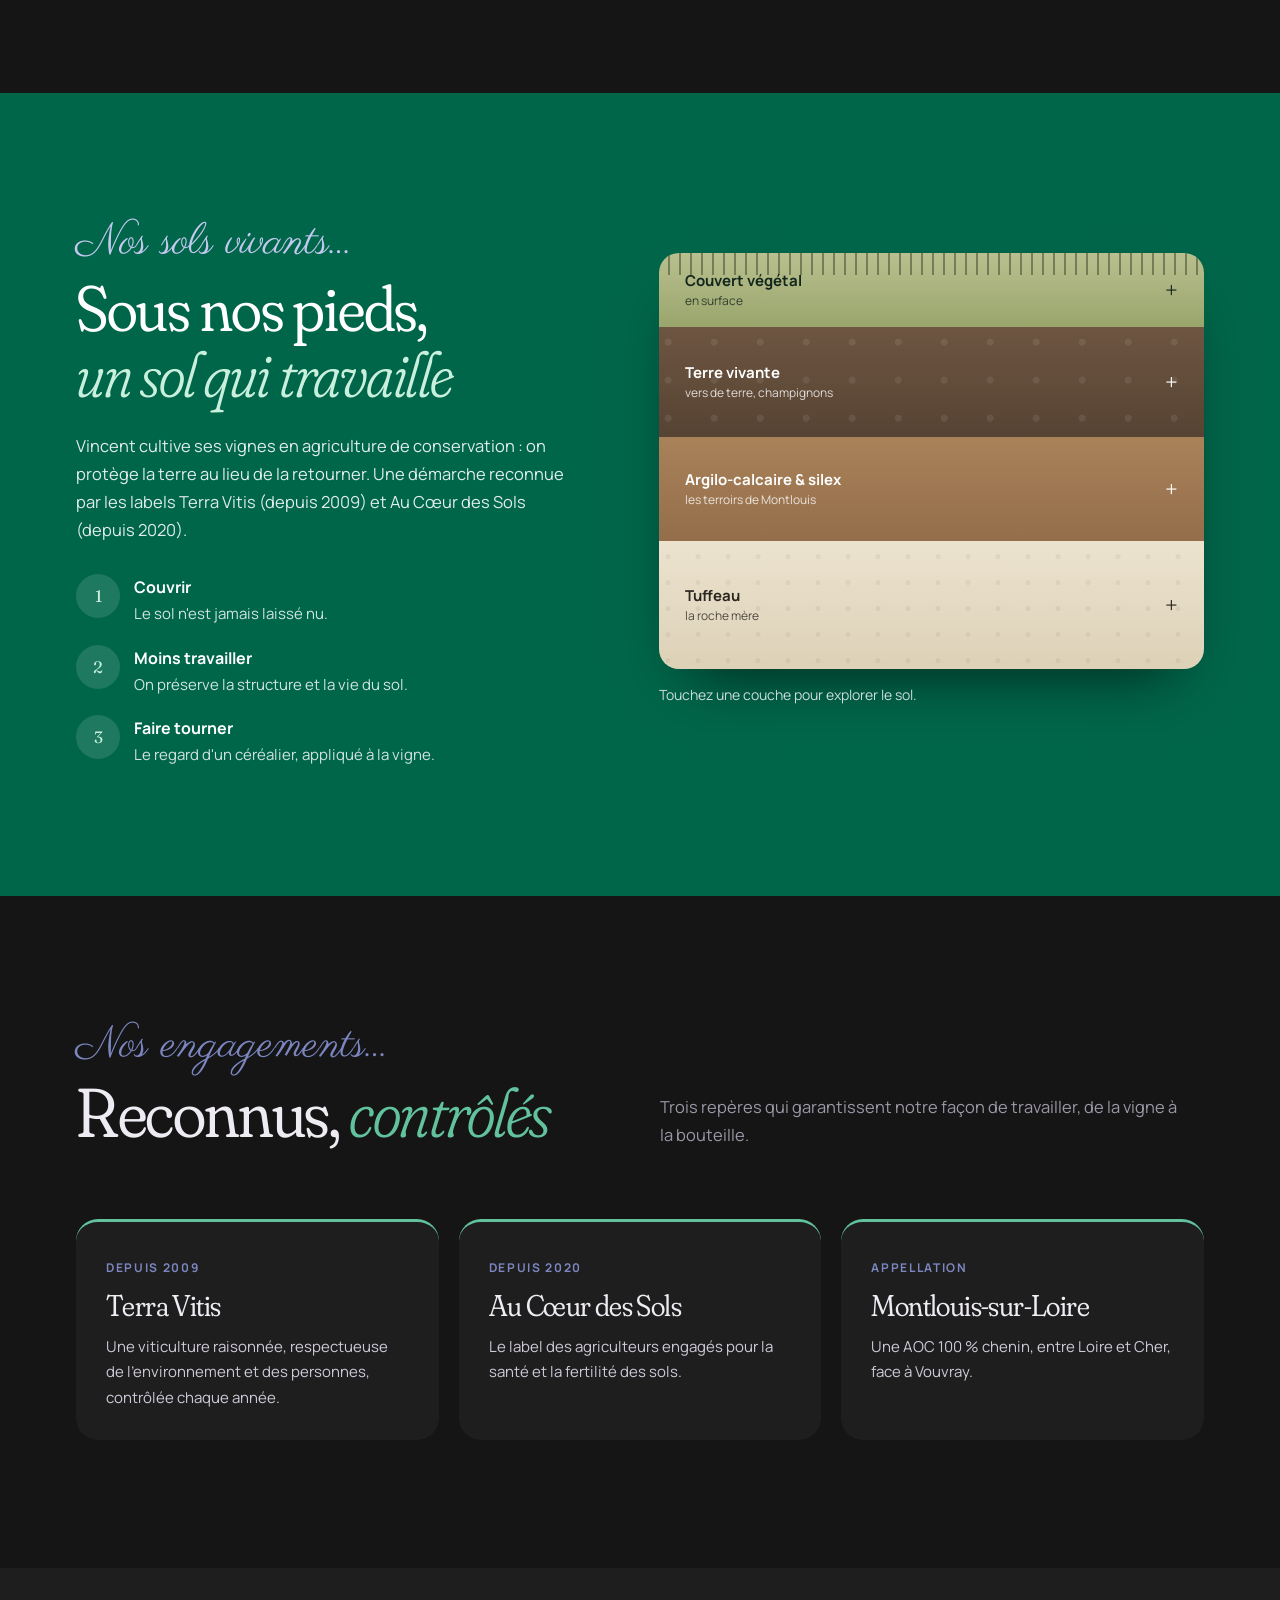
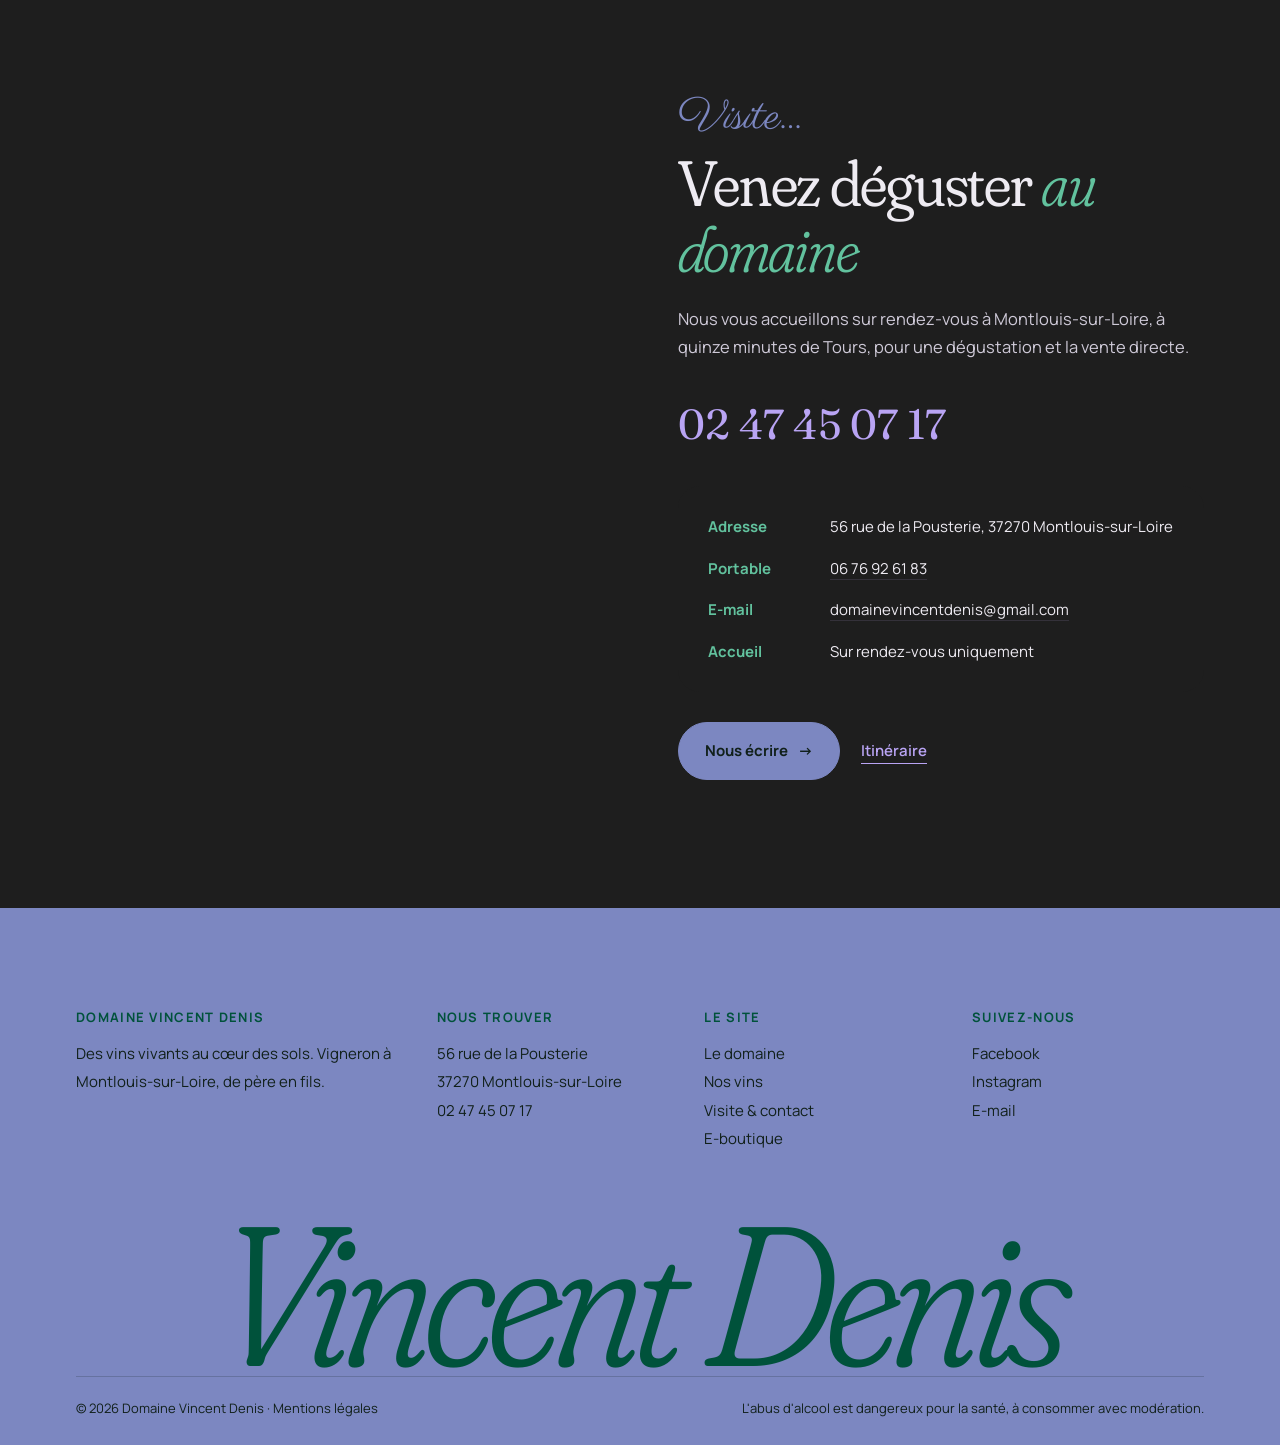
==== commit 3d578544: "Maquette Vincent Denis : identité propre aux couleurs du site actuel Abandonne la reprise du site Ch" ====
--- a/maquette/domaine.html
+++ b/maquette/domaine.html
@@ -4,163 +4,181 @@
 <meta charset="UTF-8">
 <meta name="viewport" content="width=device-width, initial-scale=1.0">
 <title>Le domaine – Domaine Vincent Denis</title>
-<meta name="description" content="L'histoire du Domaine Vincent Denis à Montlouis-sur-Loire et son engagement en agriculture de conservation.">
+<meta name="description" content="De père en fils à Montlouis-sur-Loire : l'histoire du Domaine Vincent Denis et son agriculture de conservation.">
 <meta name="robots" content="noindex, nofollow">
 <link rel="preconnect" href="https://fonts.googleapis.com">
 <link rel="preconnect" href="https://fonts.gstatic.com" crossorigin>
-<link rel="stylesheet" href="https://fonts.googleapis.com/css2?family=Cormorant+Garamond:ital,wght@0,400;0,500;0,600;1,400;1,500&family=Montserrat:wght@300;400;500;600&display=swap">
-<link rel="preload" as="image" href="assets/images/terroir.webp">
+<link rel="stylesheet" href="https://fonts.googleapis.com/css2?family=Fraunces:ital,opsz,wght@0,9..144,300..500;1,9..144,300..500&family=Manrope:wght@400;500;600;700&family=Parisienne&display=swap">
 <link rel="stylesheet" href="assets/css/style.css">
 </head>
-<body class="age-lock">
+<body>
 
 <a class="skip" href="#contenu">Aller au contenu</a>
 
-    <!-- VERIFICATION AGE -->
-    <div class="age-overlay" id="agePopup" role="dialog" aria-modal="true" aria-labelledby="ageVerifTitle">
-        <div class="age-modal">
-            <div class="age-logo">VINCENT DENIS<span>Montlouis-sur-Loire</span></div>
-            <h2 id="ageVerifTitle"><span data-en="Age verification">Vérification d'âge</span></h2>
-            <p><span data-en="This website contains information about alcoholic beverages. You must be of legal drinking age to enter.">Ce site contient des informations relatives aux boissons alcoolisées. Vous devez avoir l'âge légal pour accéder à son contenu.</span></p>
-            <div class="age-buttons">
-                <button type="button" id="yesAge"><span data-en="I am of legal age">J'ai l'âge légal</span></button>
-                <button type="button" id="noAge"><span data-en="Leave">Quitter</span></button>
-            </div>
-        </div>
-    </div>
+<header class="header">
+    <div class="header-inner">
+        <a href="index.html" class="logo" aria-label="Domaine Vincent Denis, accueil"><b>Vincent Denis</b><small>Montlouis-sur-Loire</small></a>
 
-    <div id="site-content">
+        <button class="nav-toggle" id="navToggle" aria-expanded="false" aria-controls="mainNav"><span>Menu</span><i></i></button>
 
-        <!-- LOADER -->
-        <div class="loader" aria-hidden="true">
-            <div class="loader-logo">VINCENT DENIS<span>Montlouis-sur-Loire</span></div>
-        </div>
-
-        <!-- HEADER -->
-        <header class="header">
-            <a href="index.html" class="logo" aria-label="Domaine Vincent Denis, accueil">VINCENT DENIS<span>Montlouis-sur-Loire</span></a>
-
-            <button class="nav-toggle" id="navToggle" aria-label="Menu" aria-expanded="false" aria-controls="mainNav">
-                <span></span><span></span><span></span>
-            </button>
-
-            <nav id="mainNav" aria-label="Navigation principale">
-                <ul><li><a href="domaine.html" aria-current="page"><span data-en="The estate">Le domaine</span></a></li><li><a href="vins.html"><span data-en="Our wines">Les vins</span></a></li><li><a href="contact.html"><span data-en="Visit &amp;amp; contact">Visite &amp; contact</span></a></li></ul>
-                <a class="nav-shop" href="https://domaine-vincent-denis.plugwine.com" target="_blank" rel="noopener"><span data-en="Online shop">E-boutique</span></a>
+        <nav id="mainNav" aria-label="Navigation principale">
+            <ul><li><a href="domaine.html" aria-current="page"><span data-en="The estate">Le domaine</span></a></li><li><a href="vins.html"><span data-en="Our wines">Nos vins</span></a></li><li><a href="visite.html"><span data-en="Visit">Visite</span></a></li></ul>
+            <div class="nav-actions">
+                <a class="btn" href="https://domaine-vincent-denis.plugwine.com" target="_blank" rel="noopener"><span data-en="Shop">E-boutique</span> <span class="arrow" aria-hidden="true">→</span></a>
                 <div class="lang-switch" role="group" aria-label="Langue">
                     <button type="button" data-lang="fr" aria-pressed="true">FR</button>
                     <button type="button" data-lang="en" aria-pressed="false">EN</button>
                 </div>
-            </nav>
-        </header>
+            </div>
+        </nav>
+    </div>
+</header>
 
-        <main id="contenu">
+<main id="contenu">
 
-            <section class="page-hero hero-domaine">
-                <div class="page-overlay"></div>
-                <div class="page-title">
-                    <p class="subtitle" data-en="The estate">Le domaine</p>
-                    <h1 data-en="A family story">Une histoire de famille</h1>
-                </div>
-            </section>
+<section class="page-head">
+    <div class="wrap">
+        <span class="script" data-en="Our estate…">Notre domaine…</span>
+        <h1 data-en="Father &lt;em&gt;to son&lt;/em&gt;">De père <em>en fils</em></h1>
+        <p data-en="A winegrower and cereal farmer like his father and grandparents before him, Vincent Denis farms 32 hectares of vines and 80 hectares of cereals in Montlouis-sur-Loire.">Vigneron et céréalier, comme son père et ses grands-parents avant lui, Vincent Denis cultive 32 hectares de vignes et 80 hectares de céréales à Montlouis-sur-Loire.</p>
+    </div>
+</section>
+<div class="wrap"><div class="strata" aria-hidden="true"><span></span><span></span><span></span><span></span></div></div>
 
-            <section class="split">
-                <div>
-                    <p class="subtitle" data-en="For several generations">Depuis plusieurs générations</p>
-                    <h2 data-en="From vines to fields">De la vigne aux champs</h2>
-                    <p data-en="Heir to several generations of Montlouis winegrowers, Vincent Denis took over his grandparents&#x27; and parents&#x27; estate in 1999.">Héritier de plusieurs générations de vignerons à Montlouis, Vincent Denis reprend en 1999 l'exploitation de ses grands-parents et de ses parents.</p>
-                    <p data-en="Like his father, he runs two farms in one: 32 hectares of vines and 80 hectares of cereals — wheat, barley, sorghum, millet, rapeseed, buckwheat. A farmer&#x27;s outlook as much as a winemaker&#x27;s.">Comme son père, il mène une double activité : 32 hectares de vignes et 80 hectares de céréales — blé, orge, sorgho, millet, colza, sarrasin. Une vision d'agriculteur autant que de vigneron.</p>
-                </div>
-                <div class="split-image">
-                    <img src="assets/images/vigne-travail.webp" alt="Travail de la vigne" loading="lazy" decoding="async">
-                </div>
-            </section>
+<section class="section">
+    <div class="wrap family">
+        <div class="arch"><img src="assets/images/vigneron.webp" alt="Vigneron dans les vignes (photo provisoire)" loading="lazy"></div>
+        <div>
+            <span class="script" data-en="Our estate…">Notre domaine…</span>
+            <blockquote><span data-en="I chose to carry on and extend my family&#x27;s work of many generations, while using today&#x27;s tools.">J'ai choisi de continuer et de prolonger le travail de ma famille depuis des générations, tout en utilisant les outils d'aujourd'hui.</span></blockquote>
+            <p data-en="My work is twofold: like my father, I grow cereals and run the wine estate, which has grown since I took over. — &lt;strong&gt;Vincent Denis&lt;/strong&gt;">Mon activité est double : comme mon père, je cultive des céréales et j'exploite le domaine viticole, qui s'est agrandi depuis le début de mon installation. — <strong>Vincent Denis</strong></p>
+            <ol class="years">
+                <li><strong>1999</strong><span data-en="Vincent takes over the family estate">Vincent reprend le domaine familial</span></li>
+                <li><strong>2009</strong><span data-en="Terra Vitis certification">Certification Terra Vitis</span></li>
+                <li><strong>2020</strong><span data-en="Au Cœur des Sols and first Coulées Douces">Au Cœur des Sols et premières Coulées Douces</span></li>
+            </ol>
+            
+        </div>
+    </div>
+</section>
 
-            <section class="timeline">
-                <div class="section-head">
-                    <p class="subtitle" data-en="Milestones">Repères</p>
-                    <h2 data-en="Key dates">Quelques dates</h2>
-                </div>
-                <ol>
-                    <li><strong>1999</strong><p data-en="Vincent takes over the family estate.">Vincent reprend l'exploitation familiale.</p></li>
-                    <li><strong>2009</strong><p data-en="Terra Vitis certification: sustainable viticulture, audited every year.">Certification Terra Vitis : une viticulture raisonnée, contrôlée chaque année.</p></li>
-                    <li><strong>2020</strong><p data-en="Au Cœur des Sols label and the first Coulées Douces wines.">Label Au Cœur des Sols et naissance des cuvées Coulées Douces.</p></li>
-                    <li><strong><span data-en="Today">Aujourd'hui</span></strong><p data-en="32 hectares of vines, 5 of them vinified at the estate plot by plot.">32 hectares de vignes, dont 5 vinifiés au domaine parcelle par parcelle.</p></li>
-                </ol>
-            </section>
+<section class="section" style="padding-top:0">
+    <div class="wrap figures">
+        <div><strong>32 ha</strong><span data-en="of vines">de vignes</span></div>
+        <div><strong>80 ha</strong><span data-en="of cereals">de céréales</span></div>
+        <div><strong>5 ha</strong><span data-en="vinified as Coulées Douces">vinifiés en Coulées Douces</span></div>
+        <div><strong>1999</strong><span data-en="Vincent takes over">reprise par Vincent</span></div>
+    </div>
+</section>
 
-            <section class="band band-vigne">
-                <div>
-                    <p class="subtitle" data-en="Our philosophy">Notre philosophie</p>
-                    <h2 data-en="“The soil is a heritage to preserve, not just to farm.”">« La terre est un capital à préserver, pas seulement à exploiter. »</h2>
-                </div>
-            </section>
+<section class="section section-green" id="sols">
+    <div class="wrap soil">
+        <div>
+            <span class="script" data-en="Living soils…">Nos sols vivants…</span>
+            <h2 data-en="Beneath our feet,&lt;br&gt;&lt;em&gt;a soil at work&lt;/em&gt;">Sous nos pieds,<br><em>un sol qui travaille</em></h2>
+            <p data-en="Vincent farms his vines using conservation agriculture: protecting the soil instead of turning it over. An approach recognised by the Terra Vitis (since 2009) and Au Cœur des Sols (since 2020) labels.">Vincent cultive ses vignes en agriculture de conservation : on protège la terre au lieu de la retourner. Une démarche reconnue par les labels Terra Vitis (depuis 2009) et Au Cœur des Sols (depuis 2020).</p>
+            <ul class="practices">
+                <li><span>1</span><div><b data-en="Cover">Couvrir</b><p data-en="The soil is never left bare.">Le sol n'est jamais laissé nu.</p></div></li>
+                <li><span>2</span><div><b data-en="Till less">Moins travailler</b><p data-en="We preserve soil structure and life.">On préserve la structure et la vie du sol.</p></div></li>
+                <li><span>3</span><div><b data-en="Rotate">Faire tourner</b><p data-en="A cereal farmer&#x27;s eye, applied to vines.">Le regard d'un céréalier, appliqué à la vigne.</p></div></li>
+            </ul>
+        </div>
+        <div>
+            <div class="profile" role="group" aria-label="Coupe du sol, cliquez sur une couche">
+            <button class="layer l-couvert" type="button" aria-expanded="false" aria-controls="layer-couvert"><span><b data-en="Cover crops">Couvert végétal</b><br><small data-en="on top">en surface</small></span></button>
+            <div class="layer-text" id="layer-couvert"><p data-en="Sown plants between the rows shield the soil from sun and rain, feed underground life and limit erosion.">Entre les rangs, des plantes semées protègent le sol du soleil et de la pluie, nourrissent la vie souterraine et limitent l'érosion.</p></div>
+            <button class="layer l-vivant" type="button" aria-expanded="false" aria-controls="layer-vivant"><span><b data-en="Living soil">Terre vivante</b><br><small data-en="earthworms, fungi">vers de terre, champignons</small></span></button>
+            <div class="layer-text" id="layer-vivant"><p data-en="Barely tilled, the soil keeps its structure: earthworms and fungi move air and water down to the roots.">Peu travaillée, la terre garde sa structure : vers de terre et champignons font circuler l'air et l'eau jusqu'aux racines.</p></div>
+            <button class="layer l-argile" type="button" aria-expanded="false" aria-controls="layer-argile"><span><b data-en="Clay, limestone &amp;amp; flint">Argilo-calcaire &amp; silex</b><br><small data-en="Montlouis terroirs">les terroirs de Montlouis</small></span></button>
+            <div class="layer-text" id="layer-argile"><p data-en="The typical Montlouis soils that give chenin its tension and minerality.">Les sols typiques de Montlouis, qui donnent au chenin sa tension et sa minéralité.</p></div>
+            <button class="layer l-tuffeau" type="button" aria-expanded="false" aria-controls="layer-tuffeau"><span><b data-en="Tuffeau limestone">Tuffeau</b><br><small data-en="the bedrock">la roche mère</small></span></button>
+            <div class="layer-text" id="layer-tuffeau"><p data-en="Touraine&#x27;s white stone, into which the cellars where our wines mature are dug.">La pierre blanche de Touraine, dans laquelle sont creusées les caves où mûrissent les vins.</p></div>
+            </div>
+            <p style="margin-top:14px;font-size:14px;opacity:.8" data-en="Tap a layer to explore the soil.">Touchez une couche pour explorer le sol.</p>
+        </div>
+    </div>
+</section>
 
-            <section class="engagements" id="engagements">
-                <article class="engagement">
-                    <span class="num">01</span>
-                    <h3 data-en="Conservation agriculture">Agriculture de conservation</h3>
-                    <p data-en="Cover crops between rows and minimal tillage: the soil stays alive and keeps its water and structure.">Couverts végétaux entre les rangs et travail du sol limité : la terre reste vivante, garde son eau et sa structure.</p>
-                </article>
-                <article class="engagement">
-                    <span class="num">02</span>
-                    <h3 data-en="Terra Vitis">Terra Vitis</h3>
-                    <p data-en="Since 2009: sustainable viticulture that respects people and the environment, audited every year.">Depuis 2009 : une viticulture raisonnée, respectueuse de l'environnement et des personnes, contrôlée chaque année.</p>
-                </article>
-                <article class="engagement">
-                    <span class="num">03</span>
-                    <h3 data-en="Au Cœur des Sols">Au Cœur des Sols</h3>
-                    <p data-en="Since 2020: a label recognising farmers committed to soil health and fertility.">Depuis 2020 : un label qui reconnaît les agriculteurs engagés pour la santé et la fertilité des sols.</p>
-                </article>
-            </section>
+<section class="section">
+    <div class="wrap">
+        <div class="section-head">
+            <div>
+                <span class="script" data-en="Commitments…">Nos engagements…</span>
+                <h2 data-en="Recognised, &lt;em&gt;audited&lt;/em&gt;">Reconnus, <em>contrôlés</em></h2>
+            </div>
+            <p data-en="Three markers that guarantee how we work, from vine to bottle.">Trois repères qui garantissent notre façon de travailler, de la vigne à la bouteille.</p>
+        </div>
+        <div class="labels">
+            <article class="label-card"><span class="year-tag" data-en="Since 2009">Depuis 2009</span><h3>Terra Vitis</h3><p data-en="Sustainable viticulture that respects people and the environment, audited every year.">Une viticulture raisonnée, respectueuse de l'environnement et des personnes, contrôlée chaque année.</p></article>
+            <article class="label-card"><span class="year-tag" data-en="Since 2020">Depuis 2020</span><h3>Au Cœur des Sols</h3><p data-en="The label for farmers committed to soil health and fertility.">Le label des agriculteurs engagés pour la santé et la fertilité des sols.</p></article>
+            <article class="label-card"><span class="year-tag" data-en="Appellation">Appellation</span><h3>Montlouis-sur-Loire</h3><p data-en="A 100% chenin appellation between the Loire and the Cher, facing Vouvray.">Une AOC 100 % chenin, entre Loire et Cher, face à Vouvray.</p></article>
+        </div>
+    </div>
+</section>
 
-            <section class="band band-cave">
-                <div>
-                    <p class="subtitle" data-en="Visit the estate">Visite du domaine</p>
-                    <h2 data-en="Come and meet us">Venez nous rencontrer</h2>
-                    <a href="contact.html" class="button"><span data-en="Book a visit">Réserver une visite</span></a>
-                </div>
-            </section>
+<section class="section section-raised">
+    <div class="wrap visit">
+        <div class="arch"><img src="assets/images/paysage-vigne.webp" alt="Coteaux de vignes (photo provisoire)" loading="lazy"></div>
+        <div>
+            <span class="script" data-en="Visit…">Visite…</span>
+            <h2 data-en="Come and taste &lt;em&gt;at the estate&lt;/em&gt;">Venez déguster <em>au domaine</em></h2>
+            <p data-en="We welcome you by appointment in Montlouis-sur-Loire, fifteen minutes from Tours, for tastings and direct sales.">Nous vous accueillons sur rendez-vous à Montlouis-sur-Loire, à quinze minutes de Tours, pour une dégustation et la vente directe.</p>
+            <a class="big-phone" href="tel:+33247450717">02 47 45 07 17</a>
+            <dl class="visit-card">
+                <div><dt><span data-en="Address">Adresse</span></dt><dd>56 rue de la Pousterie, 37270 Montlouis-sur-Loire</dd></div>
+                <div><dt><span data-en="Mobile">Portable</span></dt><dd><a href="tel:+33676926183">06 76 92 61 83</a></dd></div>
+                <div><dt>E-mail</dt><dd><a href="mailto:domainevincentdenis@gmail.com">domainevincentdenis@gmail.com</a></dd></div>
+                <div><dt><span data-en="Opening">Accueil</span></dt><dd><span data-en="By appointment only">Sur rendez-vous uniquement</span></dd></div>
+            </dl>
+            <a class="btn" href="visite.html#ecrire"><span data-en="Write to us">Nous écrire</span> <span class="arrow" aria-hidden="true">→</span></a>
+            <a class="text-link" style="margin-left:18px" href="https://www.google.com/maps/search/?api=1&amp;query=56+rue+de+la+Pousterie+37270+Montlouis-sur-Loire" target="_blank" rel="noopener"><span data-en="Directions">Itinéraire</span></a>
+        </div>
+    </div>
+</section>
 
-        </main>
+</main>
 
-        <footer>
-            <div class="footer-grid">
-                <div>
-                    <div class="footer-logo">VINCENT DENIS<span>Montlouis-sur-Loire</span></div>
-                    <p style="margin-top:22px"><span data-en="Winegrowers in Montlouis-sur-Loire for several generations.">Vigneron à Montlouis-sur-Loire depuis plusieurs générations.</span></p>
-                </div>
-                <div>
-                    <h3><span data-en="Contact details">Nos coordonnées</span></h3>
-                    <p>56 rue de la Pousterie<br>37270 Montlouis-sur-Loire<br>
-                    <a href="tel:+33247450717">02 47 45 07 17</a><br>
-                    <a href="mailto:domainevincentdenis@gmail.com">domainevincentdenis@gmail.com</a></p>
-                </div>
-                <div>
-                    <h3><span data-en="The estate">Le domaine</span></h3>
-                    <ul>
-                        <li><a href="domaine.html"><span data-en="Our story">Notre histoire</span></a></li>
-                        <li><a href="vins.html"><span data-en="Our wines">Les vins</span></a></li>
-                        <li><a href="contact.html"><span data-en="Visits by appointment">Visite sur rendez-vous</span></a></li>
-                        <li><a href="https://domaine-vincent-denis.plugwine.com" target="_blank" rel="noopener"><span data-en="Online shop">E-boutique</span></a></li>
-                    </ul>
-                </div>
-                <div>
-                    <h3><span data-en="Follow us">Suivez-nous</span></h3>
-                    <a class="social" href="https://www.facebook.com/p/Domaine-Vincent-Denis-100063820932857/" target="_blank" rel="noopener" aria-label="Facebook"><svg viewBox="0 0 320 512" width="15" height="15" fill="currentColor" aria-hidden="true"><path d="M279.14 288l14.22-92.66h-88.91v-60.13c0-25.35 12.42-50.06 52.24-50.06h40.42V6.26S260.43 0 225.36 0c-73.22 0-121.08 44.38-121.08 124.72v70.62H22.89V288h81.39v224h100.17V288z"/></svg></a>
-                </div>
+<footer>
+    <div class="wrap">
+        <div class="footer-grid">
+            <div>
+                <h3>Domaine Vincent Denis</h3>
+                <p class="intro" data-en="Living wines from living soils. Winegrowers in Montlouis-sur-Loire, father to son.">Des vins vivants au cœur des sols. Vigneron à Montlouis-sur-Loire, de père en fils.</p>
             </div>
-            <div class="footer-bottom">
-                <p>© <span class="year">2026</span> Domaine Vincent Denis · <a href="#"><span data-en="Legal notice">Mentions légales</span></a> · <a href="#"><span data-en="Privacy">Confidentialité</span></a></p>
-                <p><span data-en="Alcohol abuse is dangerous for your health — please drink responsibly.">L'abus d'alcool est dangereux pour la santé, à consommer avec modération.</span></p>
+            <div>
+                <h3><span data-en="Find us">Nous trouver</span></h3>
+                <p>56 rue de la Pousterie<br>37270 Montlouis-sur-Loire<br><a href="tel:+33247450717">02 47 45 07 17</a></p>
             </div>
-        </footer>
+            <div>
+                <h3><span data-en="Site">Le site</span></h3>
+                <ul>
+                    <li><a href="domaine.html"><span data-en="The estate">Le domaine</span></a></li>
+                    <li><a href="vins.html"><span data-en="Our wines">Nos vins</span></a></li>
+                    <li><a href="visite.html"><span data-en="Visit &amp;amp; contact">Visite &amp; contact</span></a></li>
+                    <li><a href="https://domaine-vincent-denis.plugwine.com" target="_blank" rel="noopener"><span data-en="Online shop">E-boutique</span></a></li>
+                </ul>
+            </div>
+            <div>
+                <h3><span data-en="Follow us">Suivez-nous</span></h3>
+                <ul>
+                    <li><a href="https://www.facebook.com/p/Domaine-Vincent-Denis-100063820932857/" target="_blank" rel="noopener">Facebook</a></li>
+                    <li><a href="#">Instagram</a></li>
+                    <li><a href="mailto:domainevincentdenis@gmail.com">E-mail</a></li>
+                </ul>
+            </div>
+        </div>
+    </div>
+    <div class="wordmark" aria-hidden="true">Vincent Denis</div>
+    <div class="wrap">
+        <div class="footer-bottom">
+            <p>© <span class="year">2026</span> Domaine Vincent Denis · <a href="#"><span data-en="Legal notice">Mentions légales</span></a></p>
+            <p><span data-en="Alcohol abuse is dangerous for your health — please drink responsibly.">L'abus d'alcool est dangereux pour la santé, à consommer avec modération.</span></p>
+        </div>
+    </div>
+</footer>
 
-        <div class="mockup-badge" role="note"><span data-en="Mock-up · Raphaël Proudhon · placeholder photos">Maquette · Raphaël Proudhon · photos provisoires</span></div>
+<div class="mockup-badge" role="note"><span data-en="Mock-up · Raphaël Proudhon · placeholder photos">Maquette · Raphaël Proudhon · photos provisoires</span></div>
 
-    </div>
-
-    <script src="assets/js/script.js" defer></script>
-
+<script src="assets/js/script.js" defer></script>
 </body>
 </html>
--- a/maquette/assets/css/style.css
+++ b/maquette/assets/css/style.css
@@ -1,72 +1,80 @@
-/* =====================
-   VARIABLES GLOBALES
-   Même système que les sites Champagne et Paris Père & Fils :
-   Cormorant Garamond + Montserrat, crème / or, une couleur profonde propre au domaine.
-===================== */
+/* =====================================================================
+   Domaine Vincent Denis — maquette de refonte
+   Identité : la terre. Tuffeau clair, terre brune, vert des couverts
+   végétaux. Les arches rappellent les caves creusées dans le tuffeau
+   de Montlouis ; les strates rappellent le sol qu'on protège.
+===================================================================== */
 
 :root {
-    --font-serif: 'Cormorant Garamond', Georgia, serif;
-    --font-sans: 'Montserrat', -apple-system, 'Segoe UI', Roboto, Arial, sans-serif;
-
-    --color-text: #2a2320;
-    --color-muted: #7a6f66;
-    --color-bg: #f8f5ef;
-    --color-paper: #fffdf9;
-    --color-line: #e8dfcf;
-    --color-gold: #c9a45c;
-    --color-gold-light: #e0c48e;
-    --color-wine: #5a1f2b;       /* lie-de-vin : la couleur du domaine */
-    --color-dark: #1c0f12;
-
-    --header-height: 110px;
-    --header-height-scrolled: 82px;
-
-    --transition-fast: .4s ease;
-    --transition-slow: .8s ease;
-}
-
-
-/* =====================
-   RESET
-===================== */
+    --font-display: 'Fraunces', Georgia, serif;
+    --font-text: 'Manrope', -apple-system, 'Segoe UI', Roboto, Arial, sans-serif;
+
+    /* palette du site actuel du domaine */
+    --bg: #151515;          /* fond presque noir */
+    --bg-2: #1e1e1e;        /* surfaces */
+    --bg-3: #2a2a2a;        /* puces, champs */
+    --text: #eeebf2;
+    --text-2: #cfcad8;
+    --muted: #9c97a6;
+    --green: #00664a;       /* vert sapin des sections */
+    --green-deep: #00523b;
+    --mint: #62c29e;        /* vert menthe des titres */
+    --lavender: #7c87c1;    /* pervenche du footer et des boutons */
+    --lilac: #b9a4f4;       /* lilas des liens */
+    --on-lavender: #11201a;
+    --line: #34313a;
+
+    /* couleur de chaque « terre » */
+    --t-blanches: #e6dcc4;
+    --t-voiles: #d5bd98;
+    --t-lunes: #c4c6c9;
+    --t-nobles: #8a6c50;
+
+    --wrap: 1240px;
+    --gutter: clamp(18px, 4.5vw, 56px);
+    --section-y: clamp(72px, 10vw, 140px);
+    --ease: cubic-bezier(.22, .61, .36, 1);
+}
 
 * { margin: 0; padding: 0; box-sizing: border-box; }
 
-html { scroll-behavior: smooth; overflow-x: hidden; }
+html { scroll-behavior: smooth; scroll-padding-top: 90px; }
 
 body {
-    font-family: var(--font-sans);
-    color: var(--color-text);
-    background: var(--color-bg);
+    font-family: var(--font-text);
+    font-size: 16.5px;
+    line-height: 1.7;
+    color: var(--text);
+    background: var(--bg);
+    -webkit-font-smoothing: antialiased;
     overflow-x: hidden;
-    -webkit-font-smoothing: antialiased;
-}
-
-h1, h2, h3 { font-family: var(--font-serif); font-weight: 500; line-height: 1.1; }
-
-p { line-height: 1.8; font-size: 15px; font-weight: 300; }
-
-a { text-decoration: none; color: inherit; }
-
+}
+
+h1, h2, h3 {
+    font-family: var(--font-display);
+    font-weight: 350;
+    line-height: 1.04;
+    letter-spacing: -.02em;
+    font-variation-settings: "SOFT" 100, "opsz" 144;
+}
+h1 em, h2 em, h3 em { font-style: italic; font-weight: 300; color: var(--mint); }
+
+a { color: inherit; text-decoration: none; }
 img { display: block; max-width: 100%; }
-
-::selection { background: var(--color-gold); color: var(--color-dark); }
-
-
-/* =====================
-   ACCESSIBILITÉ
-===================== */
+::selection { background: var(--lavender); color: var(--on-lavender); }
+
+.wrap { max-width: var(--wrap); margin: 0 auto; padding: 0 var(--gutter); }
+
+
+/* ---------- accessibilité ---------- */
 
 .skip {
-    position: absolute; left: 16px; top: -60px; z-index: 100000;
-    background: var(--color-dark); color: #fff; padding: 11px 18px; border-radius: 0 0 10px 10px;
-    font: 600 14px/1.2 system-ui, sans-serif; transition: top .15s ease;
+    position: absolute; left: 16px; top: -60px; z-index: 1000;
+    background: var(--lavender); color: var(--on-lavender); padding: 10px 16px; border-radius: 0 0 10px 10px;
+    font-weight: 600; font-size: 14px; transition: top .15s ease;
 }
 .skip:focus { top: 0; }
-
-a:focus-visible, button:focus-visible, input:focus-visible, textarea:focus-visible {
-    outline: 2px solid currentColor; outline-offset: 3px; border-radius: 4px;
-}
+:focus-visible { outline: 2px solid var(--lilac); outline-offset: 3px; border-radius: 4px; }
 
 @media (prefers-reduced-motion: reduce) {
     *, *::before, *::after {
@@ -76,544 +84,451 @@
 }
 
 
-/* =====================
-   LOGO
-===================== */
-
-.logo, .footer-logo, .loader-logo, .age-logo {
-    font-family: var(--font-serif);
-    letter-spacing: 5px;
-    text-align: center;
-    line-height: 1;
-}
-
-.logo span, .footer-logo span, .loader-logo span, .age-logo span {
-    display: block;
-    font-family: var(--font-sans);
-    font-size: 10px;
-    letter-spacing: 4px;
-    text-transform: uppercase;
-    margin-top: 8px;
-    color: var(--color-gold-light);
-}
-
-
-/* =====================
-   HEADER
-===================== */
+/* ---------- petits éléments ---------- */
+
+.kicker {
+    display: inline-flex; align-items: center; gap: 10px;
+    font-size: 13px; font-weight: 600; letter-spacing: .18em; text-transform: uppercase; color: var(--mint);
+    margin-bottom: 22px;
+}
+.kicker::before {
+    content: ""; width: 9px; height: 9px; border-radius: 50%;
+    background: var(--mint); box-shadow: 0 0 0 4px rgba(98, 194, 158, .2);
+}
+
+.btn {
+    display: inline-flex; align-items: center; gap: 10px;
+    padding: 15px 26px; border-radius: 999px;
+    background: var(--lavender); color: var(--on-lavender);
+    font-weight: 700; font-size: 15px;
+    border: 1.5px solid var(--lavender);
+    transition: background .3s var(--ease), color .3s var(--ease), transform .3s var(--ease);
+}
+.btn:hover { background: var(--lilac); border-color: var(--lilac); transform: translateY(-2px); }
+.btn-ghost { background: transparent; color: var(--text); border-color: var(--text-2); }
+.btn-ghost:hover { background: var(--text); color: var(--bg); border-color: var(--text); }
+.btn-moss { background: var(--mint); border-color: var(--mint); }
+.btn .arrow { transition: transform .3s var(--ease); }
+.btn:hover .arrow { transform: translateX(4px); }
+
+.text-link {
+    color: var(--lilac); font-weight: 600; font-size: 15px;
+    background: linear-gradient(currentColor, currentColor) 0 100% / 100% 1.5px no-repeat;
+    padding-bottom: 3px; transition: background-size .35s var(--ease);
+}
+.text-link:hover { background-size: 0 1.5px; background-position: 100% 100%; }
+
+/* image en arche : les caves de tuffeau */
+.arch {
+    border-radius: 999px 999px 18px 18px;
+    overflow: hidden;
+    background: var(--bg-3);
+}
+.arch img { width: 100%; height: 100%; object-fit: cover; }
+
+/* filet de strates : séparateur maison */
+.strata { height: 14px; display: grid; grid-template-rows: 3px 2px 4px 5px; gap: 0; }
+.strata span:nth-child(1) { background: var(--mint); }
+.strata span:nth-child(2) { background: var(--lavender); }
+.strata span:nth-child(3) { background: var(--green); }
+.strata span:nth-child(4) { background: var(--bg-3); }
+
+
+/* ---------- header ---------- */
 
 .header {
-    position: fixed; top: 0; left: 0; width: 100%;
-    height: var(--header-height);
-    display: flex; align-items: center; justify-content: space-between; gap: 30px;
-    padding: 0 6%;
-    z-index: 100;
-    color: #fff;
-    background: linear-gradient(rgba(0,0,0,.35), transparent);
-    transition: background var(--transition-fast), height var(--transition-fast), backdrop-filter var(--transition-fast);
-}
-
-/* filet doré qui se déploie sous la barre au défilement (comme sur Paris Père & Fils) */
-.header::after {
-    content: ""; position: absolute; left: 0; right: 0; bottom: 0; height: 1px;
-    background: linear-gradient(90deg, transparent, var(--color-gold), transparent);
-    transform: scaleX(0); transition: transform .6s ease;
-}
-
-.header.scrolled {
-    height: var(--header-height-scrolled);
-    background: rgba(28, 15, 18, .9);
-    backdrop-filter: blur(10px);
-}
-.header.scrolled::after { transform: scaleX(1); }
-
-.logo { font-size: clamp(22px, 2.6vw, 30px); transition: opacity .4s ease; }
-.logo:hover { opacity: .75; }
-
-nav { display: flex; align-items: center; gap: 40px; }
-
-nav ul { display: flex; list-style: none; gap: 38px; }
-
-nav a {
-    font-size: 12px;
-    letter-spacing: 2px;
-    text-transform: uppercase;
-    position: relative;
-    font-weight: 500;
-}
-
+    position: sticky; top: 0; z-index: 50;
+    background: rgba(21, 21, 21, .88);
+    backdrop-filter: blur(12px); -webkit-backdrop-filter: blur(12px);
+    transition: box-shadow .3s var(--ease);
+}
+.header.scrolled { box-shadow: 0 1px 0 var(--line), 0 12px 30px -20px rgba(0, 0, 0, .8); }
+.header-inner {
+    max-width: 1400px; margin: 0 auto; padding: 18px var(--gutter);
+    display: flex; align-items: center; justify-content: space-between; gap: 24px;
+}
+
+.logo { display: flex; flex-direction: column; line-height: 1; }
+.logo b {
+    font-family: var(--font-display); font-weight: 400; font-style: italic;
+    font-size: 27px; letter-spacing: -.01em; color: var(--mint);
+    font-variation-settings: "SOFT" 100, "opsz" 72;
+}
+.logo small { font-size: 10.5px; font-weight: 600; letter-spacing: .22em; text-transform: uppercase; color: var(--lavender); margin-top: 6px; }
+
+nav { display: flex; align-items: center; gap: 34px; }
+nav ul { display: flex; gap: 30px; list-style: none; }
+nav ul a { font-size: 15px; font-weight: 500; position: relative; padding: 4px 0; }
 nav ul a::after {
-    content: ""; position: absolute; bottom: -10px; left: 0;
-    width: 0; height: 1px; background: var(--color-gold);
-    transition: width var(--transition-fast);
-}
-nav ul a:hover::after, nav ul a[aria-current="page"]::after { width: 100%; }
-
-.nav-shop {
-    border: 1px solid var(--color-gold);
-    padding: 10px 18px;
-    transition: background var(--transition-fast), color var(--transition-fast);
-}
-.nav-shop:hover { background: var(--color-gold); color: var(--color-dark); }
-
-/* sélecteur de langue (comme sur Paris Père & Fils) */
-.lang-switch { display: flex; gap: 6px; }
+    content: ""; position: absolute; left: 0; right: 0; bottom: -2px; height: 2px;
+    background: var(--mint); border-radius: 2px;
+    transform: scaleX(0); transform-origin: left; transition: transform .35s var(--ease);
+}
+nav ul a:hover::after, nav ul a[aria-current="page"]::after { transform: scaleX(1); }
+.nav-actions { display: flex; align-items: center; gap: 14px; }
+.nav-actions .btn { padding: 11px 20px; font-size: 14px; }
+
+.lang-switch { display: flex; background: var(--bg-3); border-radius: 999px; padding: 3px; }
 .lang-switch button {
-    font: 600 10px/1 var(--font-sans); letter-spacing: 1.5px;
-    color: #fff; background: transparent; cursor: pointer;
-    border: 1px solid rgba(255,255,255,.35); border-radius: 999px; padding: 7px 10px;
-    transition: background var(--transition-fast), border-color var(--transition-fast), color var(--transition-fast);
-}
-.lang-switch button[aria-pressed="true"] { background: var(--color-gold); border-color: var(--color-gold); color: var(--color-dark); }
-
-
-/* =====================
-   MENU MOBILE (hamburger)
-===================== */
+    font: 700 11px/1 var(--font-text); letter-spacing: .06em; color: var(--muted);
+    background: none; border: 0; border-radius: 999px; padding: 7px 10px; cursor: pointer;
+}
+.lang-switch button[aria-pressed="true"] { background: var(--lavender); color: var(--on-lavender); }
 
 .nav-toggle {
-    display: none; position: relative; z-index: 120;
-    flex-direction: column; justify-content: center; align-items: center; gap: 6px;
-    width: 34px; height: 34px; padding: 0;
-    background: none; border: none; cursor: pointer;
-    -webkit-tap-highlight-color: transparent;
-}
-.nav-toggle span {
-    display: block; width: 26px; height: 2px; background: #fff; border-radius: 2px;
-    transition: transform var(--transition-fast), opacity var(--transition-fast);
-}
-
-
-/* =====================
-   HERO
-===================== */
-
-.hero {
-    height: 100vh; min-height: 560px;
-    background: url("../images/vignoble.webp") center/cover no-repeat;
-    position: relative;
-    display: flex; align-items: center; justify-content: center;
-    text-align: center;
-    will-change: background-position;
-}
-
-.hero-overlay, .page-overlay {
-    position: absolute; inset: 0;
-    background: linear-gradient(rgba(28,15,18,.35), rgba(28,15,18,.6));
-}
-
-.hero-content { position: relative; color: #fff; z-index: 2; padding: 0 20px; }
-
-.subtitle {
-    text-transform: uppercase;
-    letter-spacing: 5px;
-    font-size: 12px;
-    font-weight: 500;
-    margin-bottom: 25px;
-    color: var(--color-gold);
-}
-.hero .subtitle, .band .subtitle, .page-hero .subtitle { color: var(--color-gold-light); }
-
-.hero h1 {
-    font-size: clamp(42px, 7vw, 90px);
-    line-height: 1.05;
-    letter-spacing: 2px;
-    margin-bottom: 45px;
-}
-.hero h1 em { font-style: italic; color: var(--color-gold-light); }
-
-.scroll-cue {
-    position: absolute; bottom: 34px; left: 50%; width: 1px; height: 54px;
-    background: linear-gradient(var(--color-gold), transparent);
-    animation: cue 2.2s ease-in-out infinite;
-}
-@keyframes cue { 0%, 100% { opacity: .3; transform: translateY(-6px); } 50% { opacity: 1; transform: none; } }
-
-.button {
-    display: inline-block;
-    padding: 18px 45px;
-    border: 1px solid var(--color-gold);
-    color: #fff;
-    letter-spacing: 3px;
-    text-transform: uppercase;
-    font-size: 12px;
-    font-weight: 500;
-    background: none;
-    cursor: pointer;
-    font-family: var(--font-sans);
-    transition: background var(--transition-fast), color var(--transition-fast);
-}
-.button:hover { background: var(--color-gold); color: var(--color-dark); }
-
-.button-dark { color: var(--color-text); }
-.button-dark:hover { color: var(--color-dark); }
-
-.link-more { display: inline-block; margin-top: 30px; letter-spacing: 2px; font-size: 13px; font-weight: 500; color: var(--color-wine); }
-
-
-/* =====================
-   SECTIONS GÉNÉRIQUES
-===================== */
-
-.split {
-    padding: clamp(70px, 10vw, 140px) 10%;
-    display: grid;
-    grid-template-columns: 1fr 1fr;
-    gap: clamp(40px, 6vw, 100px);
-    align-items: center;
-}
-.split h2 { font-size: clamp(32px, 5vw, 55px); margin-bottom: 35px; }
-.split p + p { margin-top: 1em; }
-.split-image img { width: 100%; height: clamp(300px, 45vw, 640px); object-fit: cover; }
-.split.reverse .split-image { order: -1; }
-
-/* bandeau photo plein écran */
-.band {
-    min-height: 500px;
-    padding: 80px 24px;
-    background-position: center; background-size: cover;
-    display: flex; align-items: center; justify-content: center;
-    text-align: center; color: #fff;
-}
-.band > div { max-width: 760px; }
-.band h2 { font-size: clamp(38px, 6vw, 65px); margin-bottom: 30px; }
-.band p { margin-bottom: 40px; }
-.band-sol { background-image: linear-gradient(rgba(28,15,18,.55), rgba(28,15,18,.55)), url("../images/sol.webp"); }
-.band-cave { background-image: linear-gradient(rgba(28,15,18,.6), rgba(28,15,18,.6)), url("../images/cave.webp"); }
-.band-vigne { background-image: linear-gradient(rgba(28,15,18,.55), rgba(28,15,18,.55)), url("../images/vigne-travail.webp"); }
-
-.section-head { text-align: center; max-width: 760px; margin: 0 auto; }
-.section-head h2 { font-size: clamp(36px, 6vw, 60px); margin-bottom: 25px; }
-.section-head p { color: var(--color-muted); }
-
-
-/* =====================
-   CHIFFRES (comme sur Paris Père & Fils)
-===================== */
-
-.stats {
-    background: var(--color-wine);
-    color: #fff;
-    display: grid; grid-template-columns: repeat(4, 1fr);
-    padding: clamp(50px, 7vw, 80px) 8%;
-    text-align: center;
-}
-.stats div { padding: 10px 20px; border-right: 1px solid rgba(224,196,142,.25); }
-.stats div:last-child { border-right: 0; }
-.stats strong {
-    display: block; font-family: var(--font-serif); font-weight: 500;
-    font-size: clamp(42px, 5vw, 62px); line-height: 1; color: var(--color-gold-light);
-}
-.stats span { display: block; margin-top: 12px; font-size: 11px; letter-spacing: 2.5px; text-transform: uppercase; opacity: .85; }
-
-
-/* =====================
-   CUVÉES
-===================== */
-
-.cuvees { padding: clamp(70px, 10vw, 140px) 8%; }
-
-.filters { display: flex; justify-content: center; flex-wrap: wrap; gap: 10px; margin: 45px 0 0; }
+    display: none; background: none; border: 0; cursor: pointer;
+    font: 600 14px/1 var(--font-text); color: var(--text);
+    align-items: center; gap: 10px; padding: 8px 0;
+}
+.nav-toggle i { display: grid; gap: 5px; }
+.nav-toggle i::before, .nav-toggle i::after {
+    content: ""; display: block; width: 22px; height: 2px; background: currentColor; border-radius: 2px;
+    transition: transform .3s var(--ease);
+}
+.nav-open .nav-toggle i::before { transform: translateY(3.5px) rotate(45deg); }
+.nav-open .nav-toggle i::after { transform: translateY(-3.5px) rotate(-45deg); }
+
+
+/* ---------- accueil : ouverture ---------- */
+
+.opening {
+    max-width: 1400px; margin: 0 auto;
+    padding: clamp(40px, 6vw, 80px) var(--gutter) clamp(60px, 8vw, 110px);
+    display: grid; grid-template-columns: 1.1fr .9fr; gap: clamp(40px, 6vw, 90px); align-items: center;
+}
+.opening h1 { font-size: clamp(46px, 7vw, 104px); margin-bottom: 30px; }
+.opening .lead { font-size: clamp(17px, 1.4vw, 19px); color: var(--text-2); max-width: 34em; margin-bottom: 38px; }
+.opening .actions { display: flex; flex-wrap: wrap; align-items: center; gap: 22px 28px; }
+
+.opening-visual { position: relative; }
+.opening-visual .arch { height: clamp(420px, 68vh, 680px); }
+
+/* badge rond qui tourne */
+.seal {
+    position: absolute; left: -46px; bottom: 60px;
+    width: 148px; height: 148px; border-radius: 50%;
+    background: var(--green); color: #fff;
+    display: grid; place-items: center;
+    box-shadow: 0 20px 40px -18px rgba(0, 0, 0, .8), 0 0 0 6px var(--bg);
+}
+.seal svg { position: absolute; inset: 0; width: 100%; height: 100%; animation: spin 26s linear infinite; }
+.seal text { font: 700 10.5px var(--font-text); letter-spacing: .22em; fill: #fff; text-transform: uppercase; }
+.seal b { font-family: var(--font-display); font-weight: 400; font-size: 34px; line-height: 1; text-align: center; }
+.seal b small { display: block; font: 600 10px var(--font-text); letter-spacing: .1em; margin-top: 4px; }
+@keyframes spin { to { transform: rotate(360deg); } }
+
+
+/* ---------- bande des terres (défilement) ---------- */
+
+.ribbon { background: var(--green); color: #fff; overflow: hidden; padding: 22px 0; }
+.ribbon-track { display: flex; width: max-content; animation: ribbon 38s linear infinite; }
+.ribbon span {
+    font-family: var(--font-display); font-style: italic; font-weight: 300;
+    font-size: clamp(26px, 3vw, 38px); white-space: nowrap; padding: 0 28px;
+    display: inline-flex; align-items: center; gap: 56px;
+}
+.ribbon span::after { content: ""; width: 12px; height: 12px; border-radius: 50%; background: var(--dot, var(--t-voiles)); }
+@keyframes ribbon { to { transform: translateX(-50%); } }
+
+
+/* ---------- sections ---------- */
+
+.section { padding: var(--section-y) 0; }
+.section-green { background: var(--green); color: #fff; }
+.section-green em { color: #c9f0dd; }
+.section-raised { background: var(--bg-2); }
+.section-head { display: grid; grid-template-columns: 1fr 1fr; gap: 40px; align-items: end; margin-bottom: clamp(40px, 6vw, 70px); }
+.section-head h2 { font-size: clamp(38px, 5.4vw, 72px); }
+.section-head p { color: var(--muted); max-width: 32em; }
+
+
+/* ---------- les terres (liste éditoriale) ---------- */
+
+.terres { list-style: none; border-top: 1px solid var(--line); }
+.terre {
+    display: grid; grid-template-columns: 70px 1.3fr 1fr 1.6fr 48px; gap: 26px; align-items: center;
+    padding: 30px 18px; border-bottom: 1px solid var(--line);
+    position: relative; transition: background .35s var(--ease);
+}
+.terre:hover { background: var(--bg-2); }
+.terre[hidden] { display: none; }
+.terre .num { font-family: var(--font-display); font-size: 18px; color: var(--muted); }
+.terre h3 { font-size: clamp(30px, 3.2vw, 44px); display: flex; align-items: center; gap: 18px; }
+.terre h3::before {
+    content: ""; flex: none; width: 22px; height: 22px; border-radius: 50%;
+    background: var(--swatch); box-shadow: inset 0 0 0 1px rgba(255,255,255,.15);
+    transition: transform .4s var(--ease);
+}
+.terre:hover h3::before { transform: scale(1.5); }
+.terre .style { font-size: 12.5px; font-weight: 700; letter-spacing: .1em; text-transform: uppercase; color: var(--mint); }
+.terre .style small { display: block; font-weight: 500; letter-spacing: 0; text-transform: none; color: var(--muted); font-size: 13px; }
+.terre p { color: var(--muted); font-size: 15px; }
+.terre .go {
+    width: 46px; height: 46px; border-radius: 50%; border: 1.5px solid var(--lavender); color: var(--lavender);
+    display: grid; place-items: center; font-size: 18px;
+    transition: background .3s var(--ease), color .3s var(--ease), transform .3s var(--ease);
+}
+.terre:hover .go { background: var(--lavender); color: var(--on-lavender); transform: rotate(-45deg); }
+
+.filters { display: flex; flex-wrap: wrap; gap: 8px; margin-bottom: 28px; }
 .filter {
-    font: 500 11px/1 var(--font-sans); letter-spacing: 2px; text-transform: uppercase;
-    padding: 12px 20px; cursor: pointer;
-    background: none; border: 1px solid var(--color-line); color: var(--color-text);
-    transition: background var(--transition-fast), border-color var(--transition-fast), color var(--transition-fast);
-}
-.filter:hover { border-color: var(--color-gold); }
-.filter.is-active { background: var(--color-dark); border-color: var(--color-dark); color: #fff; }
-
-.cards {
-    display: grid; grid-template-columns: repeat(4, 1fr); gap: 30px;
-    margin-top: 60px;
-}
-.cards.cards-3 { grid-template-columns: repeat(3, 1fr); }
-
-.card {
-    background: var(--color-paper);
-    padding-bottom: 36px;
-    text-align: center;
-    display: flex; flex-direction: column;
-    transition: transform var(--transition-fast), box-shadow var(--transition-fast);
-}
-.card:hover { transform: translateY(-12px); box-shadow: 0 30px 60px -35px rgba(28,15,18,.45); }
-.card[hidden] { display: none; }
-.card h3 { font-size: 32px; margin: 26px 0 6px; }
-.card p { padding: 0 24px; color: var(--color-muted); font-size: 14px; }
-.card .tag {
-    display: inline-block; margin: 6px 0 14px;
-    font-size: 10.5px; letter-spacing: 2px; text-transform: uppercase; color: var(--color-gold); font-weight: 500;
-}
-.card .link-more { margin-top: auto; padding-top: 22px; font-size: 12px; text-transform: uppercase; }
-
-/* bouteilles dessinées en CSS en attendant les packshots du domaine */
-.bottle {
-    height: 340px;
-    background: radial-gradient(ellipse at 50% 100%, #efe5d3 0%, #f6f0e5 55%, var(--color-paper) 100%);
-    display: flex; align-items: flex-end; justify-content: center; padding-bottom: 34px;
-    position: relative;
-}
-.bottle i {
-    position: relative; width: 66px; height: 196px; border-radius: 26px 26px 8px 8px;
-    background: linear-gradient(90deg, #26301e, #46553a 42%, #2a3421);
-    box-shadow: 0 18px 24px -14px rgba(0,0,0,.45);
-}
-.bottle i::before {
-    content: ""; position: absolute; left: 50%; top: -62px; transform: translateX(-50%);
-    width: 24px; height: 74px; border-radius: 5px 5px 0 0;
-    background: linear-gradient(180deg, var(--cap) 0 30px, #303b26 30px);
-}
-.bottle i::after {
-    content: "COULÉES DOUCES"; position: absolute; left: 7px; right: 7px; top: 76px; height: 70px;
-    background: var(--label); border-top: 3px solid var(--cap);
-    font: 600 6px/1.3 var(--font-sans); letter-spacing: 1px; color: var(--color-wine);
-    display: flex; align-items: center; justify-content: center; text-align: center; padding: 0 4px;
-}
-.bottle-bulles i::before { background: linear-gradient(180deg, var(--cap) 0 44px, #303b26 44px); }
-
-.note { text-align: center; color: var(--color-muted); font-size: 14px; margin-top: 50px; }
-.note a { color: var(--color-wine); border-bottom: 1px solid var(--color-gold); }
-
-
-/* =====================
-   BANDEAU BOUTIQUE
-===================== */
+    font: 600 14px/1 var(--font-text); padding: 11px 18px; border-radius: 999px; cursor: pointer;
+    background: transparent; border: 1.5px solid var(--line); color: var(--text);
+    transition: border-color .25s, background .25s, color .25s;
+}
+.filter:hover { border-color: var(--lavender); }
+.filter.is-active { background: var(--lavender); border-color: var(--lavender); color: var(--on-lavender); }
+
+.terres-foot { display: flex; justify-content: space-between; align-items: center; flex-wrap: wrap; gap: 20px; margin-top: 34px; color: var(--muted); font-size: 15px; }
+
+
+/* ---------- coupe de sol ---------- */
+
+.soil { display: grid; grid-template-columns: .95fr 1.05fr; gap: clamp(40px, 7vw, 100px); align-items: center; }
+.soil h2 { font-size: clamp(38px, 5vw, 66px); margin-bottom: 24px; }
+.soil > div > p { color: inherit; opacity: .88; margin-bottom: 30px; }
+
+.profile { border-radius: 20px; overflow: hidden; box-shadow: 0 30px 60px -30px rgba(0,0,0,.7); }
+.layer {
+    width: 100%; display: flex; justify-content: space-between; align-items: center; gap: 20px;
+    padding: 0 26px; border: 0; text-align: left; cursor: pointer; font-family: var(--font-text);
+    color: #fff; position: relative; transition: filter .3s;
+}
+.layer:hover, .layer.is-active { filter: brightness(1.08); }
+.layer b { font-weight: 700; font-size: 15px; }
+.layer small { font-size: 12px; opacity: .8; }
+.layer::after { content: "+"; font-size: 22px; font-weight: 300; transition: transform .3s; }
+.layer.is-active::after { transform: rotate(45deg); }
+.l-couvert {
+    height: 74px; color: #13261d;
+    background:
+        repeating-linear-gradient(90deg, transparent 0 9px, rgba(65,74,46,.55) 9px 11px) top / 100% 22px no-repeat,
+        linear-gradient(#b9c08f, #9aa56c);
+}
+.l-vivant {
+    height: 110px;
+    background:
+        radial-gradient(circle at 20% 40%, rgba(255,255,255,.08) 0 3px, transparent 4px) 0 0 / 46px 38px,
+        linear-gradient(#6d5541, #574333);
+}
+.l-argile { height: 104px; background: linear-gradient(#a9825a, #946e4a); }
+.l-tuffeau {
+    height: 128px; color: #2a2620;
+    background:
+        radial-gradient(circle at 30% 60%, rgba(0,0,0,.05) 0 2px, transparent 3px) 0 0 / 30px 26px,
+        linear-gradient(#ece3cf, #ddd1b7);
+}
+.layer-text {
+    background: var(--bg-2); padding: 0 26px; max-height: 0; overflow: hidden;
+    color: var(--text-2); font-size: 15px; transition: max-height .45s var(--ease), padding .45s var(--ease);
+}
+.layer-text.is-open { max-height: 160px; padding: 18px 26px; }
+
+.practices { list-style: none; display: grid; gap: 18px; }
+.practices li { display: grid; grid-template-columns: 44px 1fr; gap: 14px; }
+.practices li span {
+    width: 44px; height: 44px; border-radius: 50%; background: rgba(255,255,255,.12);
+    display: grid; place-items: center; font-family: var(--font-display); color: #c9f0dd;
+}
+.practices b { display: block; font-size: 16px; }
+.practices p { opacity: .82; font-size: 15px; }
+
+
+/* ---------- famille ---------- */
+
+.family { display: grid; grid-template-columns: .8fr 1.2fr; gap: clamp(40px, 7vw, 100px); align-items: center; }
+.family .arch { height: clamp(380px, 52vw, 600px); }
+.family blockquote {
+    font-family: var(--font-display); font-weight: 300; font-size: clamp(28px, 3.4vw, 46px);
+    line-height: 1.15; letter-spacing: -.015em; margin-bottom: 34px;
+    font-variation-settings: "SOFT" 100, "opsz" 144;
+}
+.family blockquote::before { content: "“"; display: block; font-size: 1.8em; line-height: .6; color: var(--lavender); }
+.family > div > p { opacity: .88; margin-bottom: 18px; }
+
+.years { display: grid; grid-template-columns: repeat(3, 1fr); gap: 0; margin: 40px 0 34px; border-top: 1.5px solid currentColor; }
+.years li { list-style: none; padding: 18px 18px 0 0; position: relative; }
+.years li::before { content: ""; position: absolute; top: -6.5px; left: 0; width: 11px; height: 11px; border-radius: 50%; background: var(--lavender); }
+.years strong { font-family: var(--font-display); font-weight: 400; font-size: 34px; display: block; line-height: 1.1; }
+.years span { font-size: 14px; opacity: .8; }
+
+
+/* ---------- chiffres ---------- */
+
+.figures { display: grid; grid-template-columns: repeat(4, 1fr); border-top: 1px solid var(--line); border-bottom: 1px solid var(--line); }
+.figures div { padding: 34px 24px; border-right: 1px solid var(--line); }
+.figures div:last-child { border-right: 0; }
+.figures strong { font-family: var(--font-display); font-weight: 300; font-size: clamp(46px, 5vw, 70px); line-height: 1; display: block; color: var(--mint); }
+.figures span { display: block; margin-top: 10px; font-size: 14px; color: var(--muted); }
+
+
+/* ---------- boutique ---------- */
 
 .shop {
-    background: var(--color-dark); color: #fff;
-    padding: clamp(60px, 8vw, 100px) 10%;
-    display: grid; grid-template-columns: 1.4fr 1fr; gap: 40px; align-items: center;
-}
-.shop h2 { font-size: clamp(32px, 4.5vw, 50px); margin-bottom: 18px; }
-.shop p { opacity: .8; }
-.shop .shop-cta { text-align: right; }
-
-
-/* =====================
-   ENGAGEMENTS (cartes texte)
-===================== */
-
-.engagements { padding: clamp(60px, 10vw, 120px) 8%; display: grid; grid-template-columns: repeat(3, 1fr); gap: 30px; }
-.engagement {
-    background: var(--color-paper); padding: 50px 35px; text-align: center;
-    border-top: 2px solid var(--color-gold);
-}
-.engagement .num { font-family: var(--font-serif); font-size: 15px; letter-spacing: 3px; color: var(--color-gold); }
-.engagement h3 { font-size: clamp(28px, 3.4vw, 36px); margin: 14px 0 18px; }
-.engagement p { color: var(--color-muted); font-size: 14px; }
-
-
-/* =====================
-   PAGES INTÉRIEURES
-===================== */
-
-.page-hero {
-    min-height: min(78vh, 680px);
-    padding: 140px 20px 60px;
-    background-position: center; background-size: cover;
-    will-change: background-position;
-    display: flex; align-items: center; justify-content: center;
-    text-align: center; position: relative; color: #fff;
-}
-.page-title { position: relative; z-index: 2; }
-.page-title h1 { font-size: clamp(42px, 6vw, 80px); }
-.hero-domaine { background-image: url("../images/terroir.webp"); }
-.hero-vins { background-image: url("../images/parcelle.webp"); }
-.hero-contact { background-image: url("../images/contact-hero.webp"); }
-
-.timeline { padding: clamp(60px, 9vw, 120px) 10%; background: var(--color-paper); }
-.timeline ol { list-style: none; max-width: 820px; margin: 50px auto 0; border-left: 1px solid var(--color-gold); }
-.timeline li { position: relative; padding: 0 0 38px 40px; }
-.timeline li::before {
-    content: ""; position: absolute; left: -6px; top: 8px; width: 11px; height: 11px;
-    border-radius: 50%; background: var(--color-gold);
-}
-.timeline strong { font-family: var(--font-serif); font-weight: 500; font-size: 30px; color: var(--color-wine); display: block; line-height: 1.1; }
-.timeline p { color: var(--color-muted); }
-
-
-/* =====================
-   CONTACT / VISITE
-===================== */
-
-.contact-section {
-    padding: clamp(70px, 10vw, 140px) 10%;
-    display: grid; grid-template-columns: 1fr 1fr; gap: clamp(40px, 6vw, 100px); align-items: start;
-}
-.contact-info h2 { font-size: clamp(32px, 5vw, 50px); margin-bottom: 25px; }
-.contact-details { list-style: none; margin-top: 35px; }
-.contact-details li { padding: 14px 0; border-bottom: 1px solid var(--color-line); font-size: 15px; font-weight: 300; }
-.contact-details strong { display: block; font-family: var(--font-serif); font-weight: 500; font-size: 19px; letter-spacing: 1px; margin-bottom: 4px; }
-.contact-details a { color: var(--color-wine); }
-
-.contact-form { display: flex; flex-direction: column; gap: 20px; }
-.form-row { display: grid; grid-template-columns: 1fr 1fr; gap: 20px; }
-.contact-form label { display: block; font-size: 11px; letter-spacing: 2px; text-transform: uppercase; margin-bottom: 8px; font-weight: 500; }
-.contact-form input, .contact-form select, .contact-form textarea {
-    width: 100%; padding: 14px 16px;
-    border: 1px solid rgba(0,0,0,.18); background: #fff;
-    font-family: var(--font-sans); font-size: 14px; color: var(--color-text);
-}
-.contact-form input:focus, .contact-form select:focus, .contact-form textarea:focus { outline: none; border-color: var(--color-gold); }
-.contact-form textarea { resize: vertical; min-height: 140px; }
-.contact-form .button { align-self: flex-start; background: var(--color-dark); border-color: var(--color-dark); }
-.contact-form .button:hover { background: var(--color-gold); border-color: var(--color-gold); }
-.form-ok { font-size: 14px; color: var(--color-wine); }
-
-.map {
-    min-height: 380px; position: relative;
-    background: linear-gradient(rgba(28,15,18,.5), rgba(28,15,18,.5)), url("../images/paysage-vigne.webp") center/cover;
-    display: flex; align-items: center; justify-content: center; text-align: center; color: #fff; padding: 40px 20px;
-}
-.map p { margin: 10px 0 30px; }
-
-
-/* =====================
-   FOOTER (colonnes comme Paris Père & Fils)
-===================== */
-
-footer { background: var(--color-dark); color: #d9cfc4; border-top: 1px solid var(--color-gold); }
-
-.footer-grid {
-    padding: clamp(50px, 7vw, 80px) 8% 40px;
-    display: grid; grid-template-columns: 1.2fr 1fr 1fr 1fr; gap: 40px;
-}
-.footer-logo { font-size: 30px; color: #fff; text-align: left; }
-.footer-grid h3 { font-family: var(--font-sans); font-size: 11px; letter-spacing: 2.5px; text-transform: uppercase; font-weight: 600; color: #fff; margin-bottom: 18px; }
-.footer-grid h3::after { content: ""; display: block; width: 24px; height: 1px; background: var(--color-gold); margin-top: 10px; }
-.footer-grid p, .footer-grid li { font-size: 13.5px; line-height: 1.9; }
+    background: var(--lavender); color: var(--on-lavender); border-radius: 28px;
+    padding: clamp(40px, 6vw, 72px);
+    display: grid; grid-template-columns: 1.3fr auto; gap: 30px; align-items: center;
+    position: relative; overflow: hidden;
+}
+.shop::after {
+    content: ""; position: absolute; right: -120px; top: -120px; width: 360px; height: 360px; border-radius: 50%;
+    border: 1px solid rgba(17,32,26,.18); box-shadow: 0 0 0 40px rgba(17,32,26,.05), 0 0 0 80px rgba(17,32,26,.04);
+}
+.shop h2 { font-size: clamp(34px, 4.4vw, 56px); margin-bottom: 14px; color: var(--on-lavender); }
+.shop h2 em { color: var(--green); }
+.shop p { opacity: .85; max-width: 34em; }
+.shop .btn { background: var(--green); color: #fff; border-color: var(--green); position: relative; z-index: 1; }
+.shop .btn:hover { background: var(--green-deep); border-color: var(--green-deep); }
+
+
+/* ---------- visite ---------- */
+
+.visit { display: grid; grid-template-columns: 1fr 1fr; gap: clamp(40px, 6vw, 90px); align-items: center; }
+.visit .arch { height: clamp(360px, 46vw, 560px); }
+.visit h2 { font-size: clamp(38px, 5vw, 66px); margin-bottom: 22px; }
+.visit > div > p { color: var(--text-2); margin-bottom: 28px; }
+.visit-card { background: var(--bg-2); border-radius: 22px; padding: 28px 30px; display: grid; gap: 16px; margin-bottom: 30px; }
+.visit-card div { display: grid; grid-template-columns: 110px 1fr; gap: 12px; font-size: 15px; }
+.visit-card dt { font-weight: 700; color: var(--mint); }
+.visit-card a { border-bottom: 1px solid var(--line); }
+.big-phone { color: var(--lilac); font-family: var(--font-display); font-size: clamp(30px, 3.4vw, 42px); font-weight: 400; display: inline-block; margin-bottom: 26px; }
+
+
+/* ---------- pages intérieures ---------- */
+
+.page-head { padding: clamp(50px, 8vw, 110px) 0 clamp(36px, 5vw, 60px); }
+.page-head h1 { font-size: clamp(50px, 8vw, 120px); max-width: 11em; }
+.page-head p { color: var(--text-2); max-width: 36em; margin-top: 24px; font-size: 18px; }
+
+
+/* ---------- formulaire ---------- */
+
+.form-wrap { display: grid; grid-template-columns: .9fr 1.1fr; gap: clamp(40px, 6vw, 90px); align-items: start; }
+.form { background: var(--bg-2); border-radius: 26px; padding: clamp(28px, 4vw, 44px); display: grid; gap: 18px; }
+.form .row { display: grid; grid-template-columns: 1fr 1fr; gap: 18px; }
+.form label { display: grid; gap: 7px; font-size: 14px; font-weight: 600; }
+.form input, .form select, .form textarea {
+    font: inherit; font-weight: 400; padding: 13px 15px;
+    border: 1.5px solid var(--line); border-radius: 12px; background: var(--bg); color: var(--text);
+}
+.form input:focus, .form select:focus, .form textarea:focus { outline: none; border-color: var(--lavender); }
+.form textarea { min-height: 130px; resize: vertical; }
+.form .btn { justify-self: start; cursor: pointer; }
+.form-ok { color: var(--mint); font-weight: 600; font-size: 15px; }
+
+
+/* ---------- footer ---------- */
+
+footer { background: var(--lavender); color: var(--on-lavender); padding-top: clamp(60px, 8vw, 100px); }
+.footer-grid { display: grid; grid-template-columns: 1.4fr 1fr 1fr 1fr; gap: 36px; padding-bottom: 50px; }
+.footer-grid h3 { font: 700 13px var(--font-text); letter-spacing: .1em; text-transform: uppercase; color: var(--green-deep); margin-bottom: 14px; }
+.footer-grid p, .footer-grid li { font-size: 15px; line-height: 1.9; }
 .footer-grid ul { list-style: none; }
-.footer-grid a:hover { color: var(--color-gold-light); }
-.social {
-    display: inline-flex; width: 40px; height: 40px; align-items: center; justify-content: center;
-    border: 1px solid rgba(201,164,92,.5); border-radius: 50%; color: var(--color-gold-light);
+.footer-grid a:hover { color: #fff; }
+.footer-grid .intro { max-width: 22em; }
+.wordmark {
+    font-family: var(--font-display); font-style: italic; font-weight: 300;
+    font-size: clamp(64px, 15.5vw, 230px); line-height: .82; letter-spacing: -.04em;
+    color: var(--green-deep); white-space: nowrap; text-align: center;
+    padding-top: 10px; overflow: hidden;
+    font-variation-settings: "SOFT" 100, "opsz" 144;
 }
 .footer-bottom {
-    border-top: 1px solid rgba(255,255,255,.08);
-    padding: 22px 8%; display: flex; justify-content: space-between; gap: 20px; flex-wrap: wrap;
-    font-size: 12px; opacity: .7;
-}
-
-
-/* =====================
-   BADGE MAQUETTE
-===================== */
+    border-top: 1px solid rgba(17,32,26,.2); padding: 20px 0 26px;
+    display: flex; justify-content: space-between; flex-wrap: wrap; gap: 12px;
+    font-size: 13px;
+}
+
+
+/* ---------- badge maquette ---------- */
 
 .mockup-badge {
-    position: fixed; left: 16px; bottom: 16px; z-index: 90;
-    background: rgba(28,15,18,.88); color: #f1e7d8; backdrop-filter: blur(6px);
-    font-size: 11px; letter-spacing: .5px; padding: 9px 14px; border-radius: 999px;
-    border: 1px solid rgba(201,164,92,.4);
-}
-
-
-/* =====================
-   ANIMATIONS JAVASCRIPT
-===================== */
-
-.hidden { opacity: 0; transform: translateY(40px); transition: opacity 1s ease, transform 1s ease; }
-.visible { opacity: 1; transform: translateY(0); }
-
-
-/* =====================
-   LOADER
-===================== */
-
-.loader {
-    position: fixed; inset: 0; background: var(--color-dark);
-    display: flex; align-items: center; justify-content: center;
-    z-index: 9999;
-}
-.loader-logo { color: #fff; font-size: 45px; letter-spacing: 8px; opacity: 0; animation: logoAppear 1.5s ease forwards; }
-.loader-logo span { font-size: 11px; letter-spacing: 5px; margin-top: 15px; color: var(--color-gold); }
-.loader-logo::after {
-    content: ""; display: block; width: 0; height: 1px; background: var(--color-gold);
-    margin: 25px auto 0; animation: lineGrow 1.5s ease forwards; animation-delay: .5s;
-}
-@keyframes logoAppear { from { opacity: 0; transform: translateY(20px); } to { opacity: 1; transform: none; } }
-@keyframes lineGrow { from { width: 0; } to { width: 120px; } }
-@keyframes loaderHide { from { opacity: 1; visibility: visible; } to { opacity: 0; visibility: hidden; } }
-.loader.hide { animation: loaderHide .8s ease forwards; pointer-events: none; }
-
-
-/* =====================
-   VÉRIFICATION D'ÂGE
-===================== */
-
-#site-content { transition: .6s ease; }
-body.age-lock { overflow: hidden; }
-body.age-lock #site-content { filter: blur(8px); transform: scale(1.03); pointer-events: none; user-select: none; }
-
-.age-overlay {
-    position: fixed; inset: 0; background: rgba(0,0,0,.45); backdrop-filter: blur(3px);
-    display: flex; justify-content: center; align-items: center; z-index: 99999;
-    transition: opacity .5s ease, visibility .5s ease;
-}
-.age-overlay.hide { opacity: 0; visibility: hidden; pointer-events: none; }
-.age-modal {
-    width: min(90%, 520px); background: var(--color-bg);
-    padding: clamp(36px, 8vw, 60px) clamp(24px, 7vw, 50px);
-    text-align: center; box-shadow: 0 30px 80px rgba(0,0,0,.5);
-    animation: logoAppear .8s ease;
-}
-.age-logo { font-size: clamp(26px, 7vw, 38px); color: var(--color-text); }
-.age-logo span { color: var(--color-gold); }
-.age-modal h2 { font-size: clamp(30px, 8vw, 44px); margin: 35px 0 20px; }
-.age-buttons { display: flex; justify-content: center; gap: 16px; margin-top: 40px; }
-.age-buttons button {
-    flex: 1; max-width: 200px; padding: 16px 20px;
-    border: 1px solid var(--color-gold); background: none; color: var(--color-text);
-    font-family: var(--font-sans); white-space: nowrap; cursor: pointer;
-    font-size: 12px; letter-spacing: 3px; text-transform: uppercase; transition: .4s;
-}
-.age-buttons button:hover { background: var(--color-gold); color: #fff; }
-
-
-/* =====================
-   RESPONSIVE
-===================== */
-
-@media (max-width: 1100px) {
-    .cards { grid-template-columns: repeat(2, 1fr); }
+    position: fixed; right: 16px; bottom: 16px; z-index: 60;
+    background: var(--bg-3); color: var(--text-2);
+    font-size: 12px; font-weight: 600; padding: 9px 14px; border-radius: 999px;
+    box-shadow: 0 8px 24px -10px rgba(0,0,0,.8); border: 1px solid var(--line);
+}
+
+
+/* ---------- apparitions au défilement ---------- */
+
+.reveal { opacity: 0; transform: translateY(28px); transition: opacity .9s var(--ease), transform .9s var(--ease); }
+.reveal.in { opacity: 1; transform: none; }
+.arch.reveal { opacity: 1; transform: none; clip-path: inset(100% 0 0 0 round 999px 999px 18px 18px); transition: clip-path 1.2s var(--ease); }
+.arch.reveal.in { clip-path: inset(0 0 0 0 round 999px 999px 18px 18px); }
+
+
+/* ---------- responsive ---------- */
+
+@media (max-width: 1040px) {
+    .terre { grid-template-columns: 50px 1fr 46px; row-gap: 8px; }
+    .terre .style, .terre p { grid-column: 2; }
+    .terre .go { grid-column: 3; grid-row: 1; }
     .footer-grid { grid-template-columns: 1fr 1fr; }
 }
 
 @media (max-width: 900px) {
-    .header { padding: 0 24px; }
-    .nav-toggle { display: flex; }
-
-    /* panneau de navigation coulissant depuis la droite */
+    .nav-toggle { display: inline-flex; }
     nav {
-        position: fixed; top: 0; right: 0; bottom: 0;
-        width: min(80%, 330px);
-        background: rgba(28, 15, 18, .97); backdrop-filter: blur(10px);
-        padding: 130px 40px 40px; z-index: 99;
-        flex-direction: column; align-items: flex-start; gap: 40px;
-        transform: translateX(100%); transition: transform .45s ease;
+        position: absolute; top: 100%; left: 0; right: 0;
+        background: var(--bg); border-bottom: 1px solid var(--line);
+        flex-direction: column; align-items: stretch; gap: 22px;
+        padding: 10px var(--gutter) 28px;
+        clip-path: inset(0 0 100% 0); visibility: hidden;
+        transition: clip-path .45s var(--ease), visibility 0s .45s;
     }
-    body.nav-open nav { transform: translateX(0); }
-    body.nav-open { overflow: hidden; }
-    nav ul { flex-direction: column; gap: 30px; }
-    nav a { font-size: 15px; }
-
-    body.nav-open .nav-toggle span:nth-child(1) { transform: translateY(8px) rotate(45deg); }
-    body.nav-open .nav-toggle span:nth-child(2) { opacity: 0; }
-    body.nav-open .nav-toggle span:nth-child(3) { transform: translateY(-8px) rotate(-45deg); }
-
-    .split, .contact-section, .shop { grid-template-columns: 1fr; }
-    .split.reverse .split-image { order: 0; }
-    .shop .shop-cta { text-align: left; }
-    .engagements, .cards.cards-3 { grid-template-columns: 1fr; }
-    .stats { grid-template-columns: repeat(2, 1fr); row-gap: 30px; }
-    .stats div:nth-child(2) { border-right: 0; }
-    .form-row { grid-template-columns: 1fr; }
-}
-
-@media (max-width: 600px) {
-    .cards { grid-template-columns: 1fr; }
+    .nav-open nav { clip-path: inset(0 0 0 0); visibility: visible; transition: clip-path .45s var(--ease); }
+    nav ul { flex-direction: column; gap: 0; }
+    nav ul a { display: block; padding: 16px 0; font-family: var(--font-display); font-size: 30px; border-bottom: 1px solid var(--line); }
+    nav ul a::after { display: none; }
+    .nav-actions { justify-content: space-between; }
+
+    .opening, .soil, .family, .visit, .form-wrap, .section-head, .shop { grid-template-columns: 1fr; }
+    .opening-visual { order: -1; }
+    .opening-visual .arch { height: 420px; }
+    .seal { left: auto; right: 10px; bottom: -30px; width: 120px; height: 120px; }
+    .seal b { font-size: 28px; }
+    .family .arch { max-width: 420px; }
+    .figures { grid-template-columns: 1fr 1fr; }
+    .figures div:nth-child(2) { border-right: 0; }
+    .figures div:nth-child(-n+2) { border-bottom: 1px solid var(--line); }
+}
+
+@media (max-width: 560px) {
+    body { font-size: 16px; }
+    .form .row { grid-template-columns: 1fr; }
     .footer-grid { grid-template-columns: 1fr; }
-    .button { padding: 15px 32px; }
-    .hero h1 { margin-bottom: 35px; }
-    .loader-logo { font-size: 32px; }
-    .mockup-badge { font-size: 10px; }
-}
+    .years strong { font-size: 26px; }
+    .visit-card div { grid-template-columns: 1fr; gap: 2px; }
+    .opening-visual .arch { height: 360px; }
+    .terre { padding: 24px 6px; gap: 14px; }
+    .mockup-badge { font-size: 11px; }
+}
+
+
+/* ---------- écriture manuscrite (reprise du site actuel) ---------- */
+
+.script {
+    display: block; font-family: 'Parisienne', cursive; font-weight: 400;
+    font-size: clamp(30px, 3.4vw, 44px); line-height: 1; color: var(--lavender);
+    margin-bottom: 10px; letter-spacing: 0;
+}
+.section-green .script { color: #c3c9f0; }
+
+
+/* ---------- labels ---------- */
+
+.labels { display: grid; grid-template-columns: repeat(3, 1fr); gap: 20px; }
+.label-card { background: var(--bg-2); border-radius: 22px; padding: 30px; border-top: 3px solid var(--mint); }
+.label-card .year-tag { font-size: 12px; font-weight: 700; letter-spacing: .14em; text-transform: uppercase; color: var(--lavender); }
+.label-card h3 { font-size: 30px; margin: 10px 0 12px; }
+.label-card p { color: var(--text-2); font-size: 15px; }
+
+@media (max-width: 900px) { .labels { grid-template-columns: 1fr; } }
+
+.form-wrap h2 { font-size: clamp(38px, 5vw, 62px); margin-top: 4px; }
+
+@media (max-width: 560px) {
+    /* sur mobile le badge passe en bas de page pour ne rien masquer */
+    .mockup-badge { position: static; display: block; text-align: center; border-radius: 0; box-shadow: none; border: 0; padding: 12px 16px; }
+}
